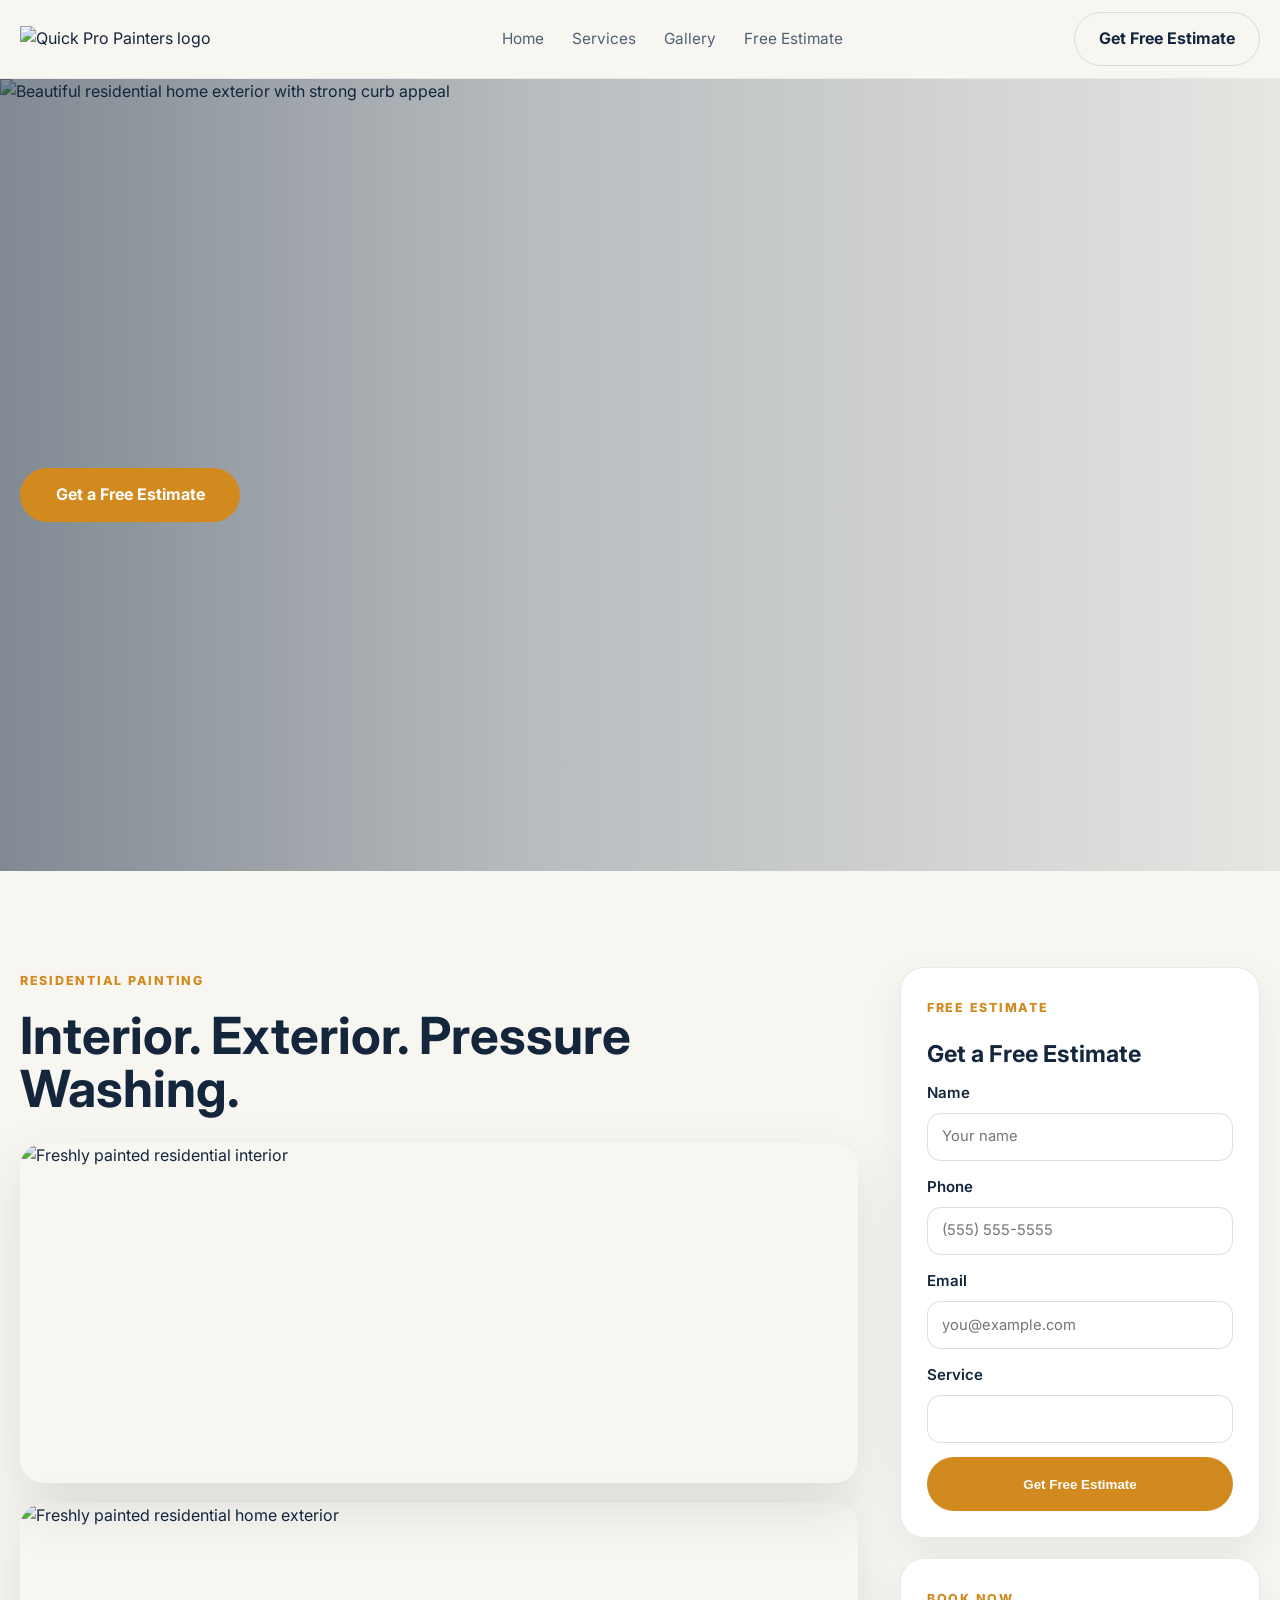
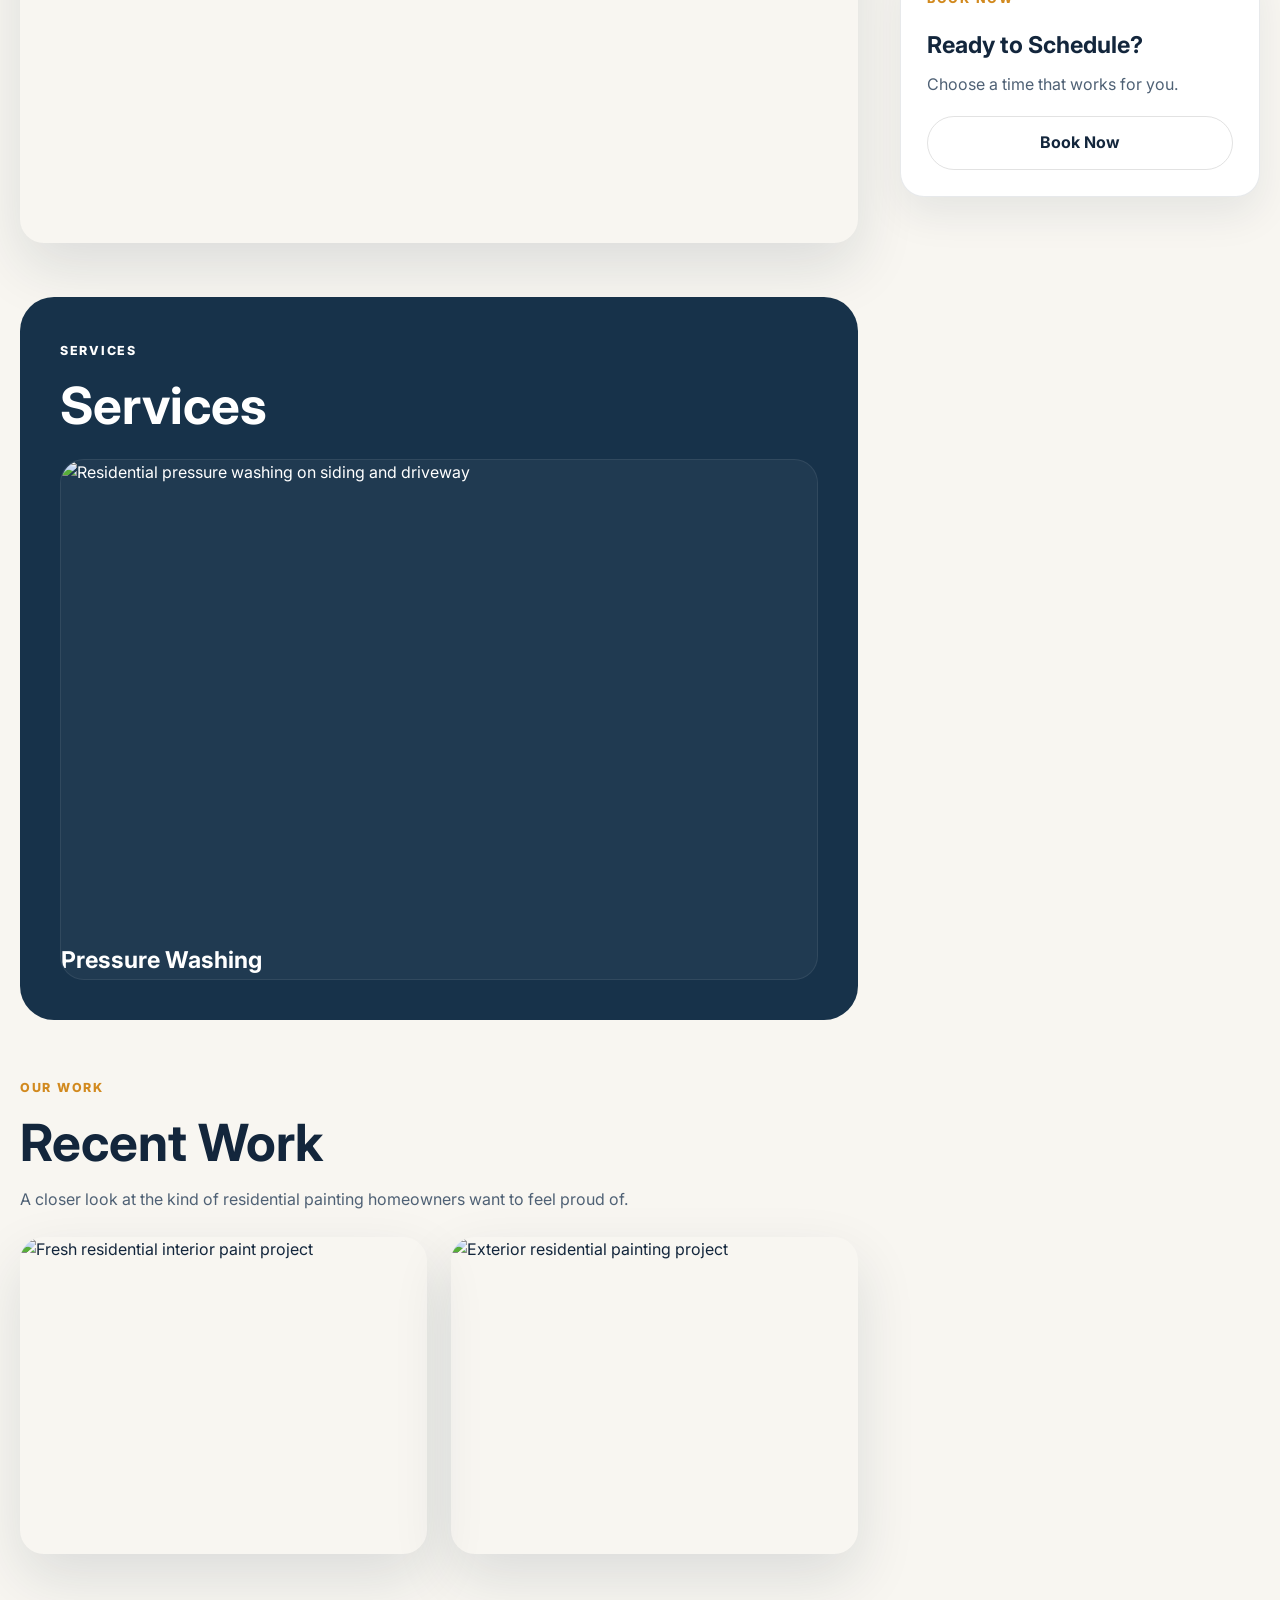
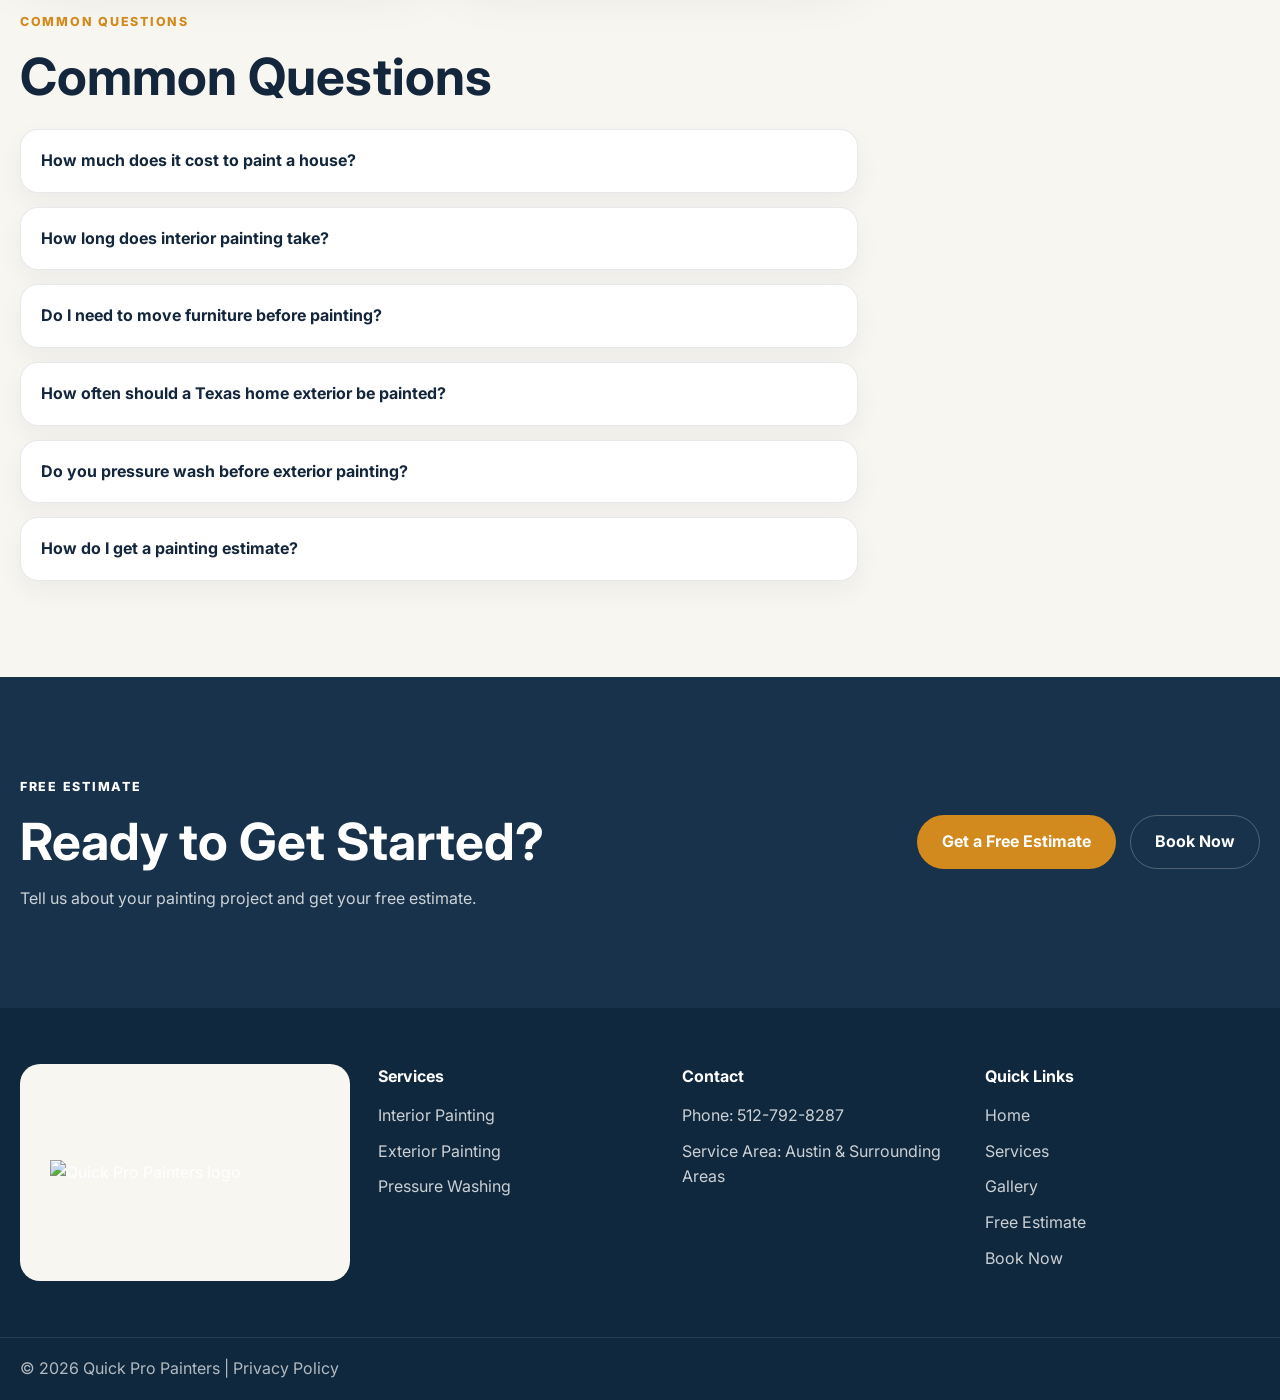
==== index.html @ a706a527 "Add files via upload" ====
<!DOCTYPE html>
<html lang="en">
  <head>
    <meta charset="UTF-8" />
    <meta name="viewport" content="width=device-width, initial-scale=1.0" />
    <title>Quick Pro Painters | Interior, Exterior & Pressure Washing</title>
    <meta
      name="description"
      content="Quick Pro Painters offers residential interior painting, exterior painting, and pressure washing with a simple free estimate form for homeowners."
    />
    <link rel="preconnect" href="https://fonts.googleapis.com" />
    <link rel="preconnect" href="https://fonts.gstatic.com" crossorigin />
    <link
      href="https://fonts.googleapis.com/css2?family=Inter:wght@400;500;600;700;800&display=swap"
      rel="stylesheet"
    />
    <style>
:root {
  --bg: #f8f6f1;
  --text: #13263c;
  --muted: #4f6175;
  --panel: #ffffff;
  --panel-dark: #17324a;
  --border: rgba(22, 22, 22, 0.08);
  --accent: #d28a1f;
  --accent-dark: #b97312;
  --container: 1320px;
  --radius: 24px;
  --shadow: 0 24px 60px rgba(19, 38, 60, 0.12);
}

* {
  box-sizing: border-box;
}

html {
  scroll-behavior: smooth;
}

body {
  margin: 0;
  font-family: 'Inter', sans-serif;
  color: var(--text);
  background: var(--bg);
  line-height: 1.6;
}

a {
  color: inherit;
  text-decoration: none;
}

img {
  display: block;
  width: 100%;
  object-fit: cover;
}

.container {
  width: min(calc(100% - 40px), var(--container));
  margin: 0 auto;
}

.site-header {
  position: sticky;
  top: 0;
  z-index: 30;
  background: rgba(248, 246, 241, 0.94);
  backdrop-filter: blur(12px);
  border-bottom: 1px solid rgba(22, 22, 22, 0.06);
}

.nav-wrap,
.footer-wrap {
  min-height: 78px;
  display: flex;
  align-items: center;
  justify-content: space-between;
  gap: 24px;
}

.brand {
  display:flex;
  align-items:center;
  gap:14px;
}

.brand-logo {
  width: 250px;
  height: auto;
  object-fit: contain;
  background: transparent;
  padding: 0;
  border-radius: 0;
  box-shadow: none;
}

.nav {
  display: flex;
  gap: 28px;
  color: var(--muted);
  font-size: 0.96rem;
  align-items: center;
}

.nav-dropdown {
  position: relative;
}

.nav-dropdown-toggle {
  background: transparent;
  border: 0;
  color: inherit;
  font: inherit;
  cursor: pointer;
  padding: 0;
}

.nav-dropdown-menu {
  position: absolute;
  top: calc(100% + 14px);
  left: 0;
  min-width: 220px;
  background: #ffffff;
  border: 1px solid var(--border);
  border-radius: 18px;
  box-shadow: var(--shadow);
  padding: 10px;
  display: none;
  z-index: 40;
}

.nav-dropdown.open .nav-dropdown-menu,
.nav-dropdown:hover .nav-dropdown-menu {
  display: grid;
}

.nav-dropdown-menu a {
  padding: 10px 12px;
  border-radius: 12px;
}

.nav-dropdown-menu a:hover {
  background: #f8f6f1;
}

.nav a:hover,
.nav-dropdown-toggle:hover,
.text-link:hover {
  color: var(--accent);
}

.hero {
  position: relative;
  min-height: 88vh;
  display: flex;
  align-items: center;
  overflow: hidden;
}

.hero-media,
.hero-overlay {
  position: absolute;
  inset: 0;
}

.hero-media img {
  height: 100%;
}

.hero-overlay {
  background: linear-gradient(90deg, rgba(19, 38, 60, 0.52) 0%, rgba(19, 38, 60, 0.28) 42%, rgba(19, 38, 60, 0.08) 100%);
}

.hero-content {
  position: relative;
  z-index: 2;
  padding: 128px 0 88px;
  color: #fff;
}

.eyebrow,
.section-tag {
  display: inline-block;
  margin-bottom: 18px;
  font-size: 0.78rem;
  font-weight: 800;
  letter-spacing: 0.14em;
  text-transform: uppercase;
}

.eyebrow {
  color: rgba(255, 255, 255, 0.74);
}

.section-tag {
  color: var(--accent);
}

h1,
h2,
h3,
p {
  margin: 0;
}

h1 {
  max-width: 8ch;
  font-size: clamp(3.2rem, 7.4vw, 6.4rem);
  line-height: 0.96;
  margin-bottom: 22px;
}

h2 {
  font-size: clamp(2rem, 4vw, 3.6rem);
  line-height: 1.04;
  margin-bottom: 18px;
}

h3 {
  font-size: 1.25rem;
  margin-bottom: 10px;
}

p {
  color: var(--muted);
}

.hero-text {
  max-width: 620px;
  color: rgba(255, 255, 255, 0.84);
  font-size: 1.08rem;
}

.hero .btn-primary {
  min-width: 220px;
}

.hero-actions {
  display: flex;
  flex-wrap: wrap;
  gap: 14px;
  margin-top: 30px;
}

.hero-actions-minimal {
  margin-top: 0;
  max-width: 260px;
}

.btn {
  display: inline-flex;
  align-items: center;
  justify-content: center;
  min-height: 54px;
  padding: 0 24px;
  border-radius: 999px;
  border: 1px solid transparent;
  font-weight: 700;
  transition: 0.2s ease;
}

.btn:hover {
  transform: translateY(-1px);
}

.btn-primary {
  background: var(--accent);
  color: #fff;
}

.btn-primary:hover {
  background: var(--accent-dark);
}

.btn-secondary,
.btn-outline {
  background: rgba(255, 255, 255, 0.08);
  border-color: rgba(255, 255, 255, 0.22);
  color: #fff;
}

.btn-outline {
  background: transparent;
  color: var(--text);
  border-color: rgba(22, 22, 22, 0.12);
}

.btn-outline:hover {
  color: var(--accent);
  border-color: var(--accent);
}

.section {
  padding: 96px 0;
}

.section-dark {
  background: #17324a;
  color: #fff;
}

.section-dark p,
.section-dark .service-feature-content span {
  color: rgba(255, 255, 255, 0.74);
}

.intro-grid,
.wide-grid,
.process-grid,
.estimate-grid {
  display: grid;
  grid--columns: 1fr 1fr;
  gap: 34px;
  align-items: center;
}

.intro-photo-stack {
  display: grid;
  grid--columns: 1fr 1fr;
  gap: 20px;
}

.intro-photo-stack img,
.image-panel img,
.service-feature img,
.gallery-grid img {
  border-radius: var(--radius);
  box-shadow: var(--shadow);
}

 .services-grid {
  display: grid;
  grid--columns: repeat(3, 1fr);
  gap: 24px;
  margin-top: 34px;
}

.service-feature {
  background: rgba(255, 255, 255, 0.04);
  border: 1px solid rgba(255, 255, 255, 0.08);
  border-radius: var(--radius);
  overflow: hidden;
}

.service-feature img {
  height: 460px;
  border-radius: 0;
  box-shadow: none;
}

 .service-feature-content {
  padding: 22px;
}

.service-feature-content span {
  display: inline-block;
  margin-top: 10px;
  font-weight: 700;
}

.image-band-section {
  background: #ede6dd;
}

.tall-panel img {
  min-height: 560px;
}

.image-copy {
  max-width: 520px;
}

.text-link {
  display: inline-block;
  margin-top: 20px;
  font-weight: 700;
}

.gallery-grid {
  margin-top: 34px;
  display: grid;
  grid--columns: repeat(3, 1fr);
  gap: 18px;
}

.gallery-grid img {
  aspect-ratio: 1 / 1;
}

.process-steps {
  display: grid;
  gap: 18px;
}

.process-steps article {
  background: var(--panel);
  border: 1px solid var(--border);
  border-radius: var(--radius);
  padding: 24px;
  box-shadow: var(--shadow);
}

.process-steps span {
  display: inline-block;
  margin-bottom: 14px;
  font-weight: 800;
  color: var(--accent);
}

 .estimate-section {
  color: #fff;
}

.estimate-grid {
  align-items: start;
}

.estimate-form {
  display: grid;
  grid--columns: 1fr 1fr;
  gap: 18px;
  background: rgba(255, 255, 255, 0.06);
  border: 1px solid rgba(255, 255, 255, 0.1);
  border-radius: var(--radius);
  padding: 28px;
}

label {
  display: grid;
  gap: 8px;
}

label span {
  font-size: 0.94rem;
  font-weight: 600;
}

input,
select,
textarea {
  width: 100%;
  border: 1px solid rgba(255, 255, 255, 0.12);
  border-radius: 16px;
  padding: 14px 16px;
  background: rgba(255, 255, 255, 0.06);
  color: #fff;
  font: inherit;
}

input::our work,
textarea::our work {
  color: rgba(255, 255, 255, 0.46);
}

.full-span {
  grid-column: 1 / -1;
}

.site-footer {
  background: #161210;
  color: rgba(255, 255, 255, 0.72);
}

.service-hero {
  padding: 110px 0 46px;
  background: #1c1714;
  color: #fff;
}

.service-hero-grid,
.service-layout,
.service-cta {
  display: grid;
  grid--columns: 1.05fr 0.95fr;
  gap: 32px;
  align-items: center;
}

.service-hero-photo img,
.service-photo img,
.service-detail-card,
.service-form-card {
  border-radius: var(--radius);
  box-shadow: var(--shadow);
}

.service-hero-photo img,
.service-photo img {
  min-height: 520px;
}

.service-layout {
  align-items: start;
}

.service-content-block,
.service-detail-card,
.service-form-card {
  background: var(--panel);
  border: 1px solid var(--border);
  border-radius: var(--radius);
  padding: 28px;
}

.service-stack {
  display: grid;
  gap: 18px;
}

.service-list {
  margin: 18px 0 0;
  padding-left: 20px;
  color: var(--muted);
  display: grid;
  gap: 8px;
}

.service-form-card {
  position: sticky;
  top: 100px;
}

.service-form-card h3 {
  margin-bottom: 8px;
}

.service-form-card p {
  margin-bottom: 18px;
}

.service-form {
  display: grid;
  gap: 14px;
}

.service-cta {
  padding: 34px;
  background: #ede6dd;
  border-radius: var(--radius);
}

@media (max-width: 1024px) {
  .services-grid,
  .gallery-grid,
  .service-hero-grid,
  .service-layout,
  .service-cta {
    grid--columns: 1fr;
  }

  .service-form-card {
    position: static;
  }
}

@media (max-width: 860px) {
  .nav {
    display: none;
  }

  .nav-dropdown-menu {
    position: static;
    min-width: 100%;
    margin-top: 12px;
  }

  .intro-grid,
  .wide-grid,
  .process-grid,
  .estimate-grid,
  .intro-photo-stack,
  .estimate-form {
    grid--columns: 1fr;
  }

  .gallery-grid,
   .services-grid {
    grid--columns: 1fr;
  }

  .hero {
    min-height: auto;
  }

  .hero-content {
    padding: 120px 0 72px;
  }

  h1 {
    max-width: 12ch;
  }
}

@media (max-width: 640px) {
  .section {
    padding: 72px 0;
  }

  .container {
    width: min(calc(100% - 28px), var(--container));
  }

  .hero-actions,
  .nav-wrap,
  .footer-wrap {
    flex-direction: column;
    align-items: flex-start;
  }

  .btn,
  .btn-outline,
  .btn-secondary,
  .btn-primary {
    width: 100%;
  }
}


.intro-grid { align-items: end; }
.intro-grid > div:first-child { max-width: 520px; }
.service-feature-content { padding: 22px 0 0; }
.service-feature-content h3 { font-size: 1.45rem; margin-bottom: 0; color: #fff; }
.service-feature-content p, .service-feature-content span { display:none; }
.services-grid { gap: 28px; }
.service-feature img { aspect-ratio: 1 / 1.08; border-radius: 22px; }
.image-band-section .wide-grid { grid-template-columns: 1.15fr 0.85fr; align-items: center; }
.image-copy { max-width: 430px; }
.estimate-section { background: #f2eee6; }
.estimate-grid { align-items: start; }
.estimate-form { background: #fff; border: 1px solid rgba(19,38,60,0.10); box-shadow: 0 18px 40px rgba(19,38,60,0.08); }
.estimate-form input, .estimate-form select, .estimate-form textarea { background: #fff; border: 1px solid rgba(19,38,60,0.14); }
@media (max-width: 640px) { .brand-logo { width: 140px; } }


.lower-layout { display:grid; grid-template-columns: minmax(0, 1fr) minmax(360px, 0.42fr); gap: 42px; align-items:start; }
.main-column { display:grid; gap: 54px; }
.sidebar-column { display:grid; gap: 20px; position: sticky; top: 108px; }
.info-block { background: transparent; }
.intro-block, .work-block, .faq-block { padding: 0; }
.intro-photo-large { margin-top: 28px; }
.intro-photo-large img { min-height: 340px; }
.services-block { background: #17324a; color:#fff; border-radius: 34px; padding: 40px; width: 100%; margin: 0; overflow: hidden; }
.services-block .section-tag, .services-block h2 { color:#fff; }
.single-service-feature { display:block; margin-top: 26px; }
.sidebar-box { background:#fff; border:1px solid rgba(19,38,60,0.10); border-radius:24px; padding:26px; box-shadow: 0 18px 40px rgba(19,38,60,0.08); }
.compact-form { display:grid; gap: 14px; }
.compact-form label { display:grid; gap:8px; font-size:0.92rem; color: var(--text); }
.compact-form input, .compact-form select { min-height: 48px; border-radius: 14px; border:1px solid rgba(19,38,60,0.14); padding: 0 14px; font: inherit; }
.sidebar-box h3 { margin-bottom: 8px; font-size: 1.45rem; color: var(--text); }
.book-box p { margin-bottom: 18px; }
.sidebar-book-btn { width:100%; }
.gallery-grid { display:grid; grid-template-columns: 1fr 1fr; gap: 24px; margin-top: 24px; }
.gallery-grid img { aspect-ratio: 1 / 0.78; border-radius: var(--radius); box-shadow: var(--shadow); }
.faq-list { display:grid; gap: 14px; margin-top: 26px; }
.faq-list details { background:#fff; border:1px solid rgba(19,38,60,0.10); border-radius:18px; padding: 18px 20px; box-shadow: 0 10px 24px rgba(19,38,60,0.05); }
.faq-list summary { cursor:pointer; list-style:none; font-weight:700; color: var(--text); }
.faq-list summary::-webkit-details-marker { display:none; }
.faq-list p { margin-top: 10px; }
.final-cta-band { background:#17324a; color:#fff; }
.final-cta-band .section-tag, .final-cta-band h2, .final-cta-band p { color:#fff; }
.final-cta-wrap { display:flex; align-items:center; justify-content:space-between; gap: 30px; }
.final-cta-wrap p { color: rgba(255,255,255,0.78); max-width: 560px; }
.final-cta-actions { display:flex; gap:14px; flex-wrap:wrap; }
.final-outline { color:#fff; border-color: rgba(255,255,255,0.24); }
.footer-deep { background:#10283d; color:#fff; }
.footer-grid { display:grid; grid-template-columns: 1.2fr 1fr 1fr 1fr; gap: 28px; padding: 56px 0; }
.footer-grid h4 { margin:0 0 14px; font-size: 1rem; }
.footer-grid a, .footer-grid p { display:block; color: rgba(255,255,255,0.78); margin: 0 0 10px; }
.footer-brand-block { display:inline-flex; align-items:center; justify-content:center; background:#f8f6f1; padding:16px 18px; border-radius:20px; }
.footer-logo { width: 270px; max-width: 100%; height:auto; object-fit: contain; }
.footer-bottom-bar { border-top:1px solid rgba(255,255,255,0.10); }
.footer-bottom-wrap { padding: 18px 0; color: rgba(255,255,255,0.68); }
@media (max-width: 1024px) { .lower-layout { grid-template-columns: 1fr; } .sidebar-column { position: static; grid-template-columns: 1fr; } .final-cta-wrap { flex-direction: column; align-items:flex-start; } .footer-grid { grid-template-columns: 1fr 1fr; } }
@media (max-width: 640px) { .gallery-grid, .intro-photo-stack { grid-template-columns: 1fr; } .services-block { padding: 24px; } .footer-grid { grid-template-columns: 1fr; } .brand-logo { width: 170px; } }

</style>
  </head>
  <body>
    <header class="site-header">
      <div class="container nav-wrap">
        <a class="brand" href="index.html"><img class="brand-logo" src="https://api.agenticdeploy.ai/storage/v1/object/public/agent-media/846d94c2-4e60-4faa-b935-4b03a863fcbd/13fc2c74-97d4-4a7e-880e-097394ef5674-ChatGPT_Image_Aug_8__2026__03_35_34_PM.png" alt="Quick Pro Painters logo" /></a>
        <nav class="nav">
          <a href="index.html">Home</a>
          <div class="nav-dropdown">
            <button class="nav-dropdown-toggle" type="button" aria-expanded="false">Services</button>
            <div class="nav-dropdown-menu">
              <a href="service-interior.html">Interior Painting</a>
              <a href="service-exterior.html">Exterior Painting</a>
              <a href="service-power-washing.html">Power Washing</a>
            </div>
          </div>
          <a href="gallery.html">Gallery</a>
          <a href="#estimate">Free Estimate</a>
        </nav>
        <a class="btn btn-outline" href="#estimate">Get Free Estimate</a>
      </div>
    </header>

    <main>
      <section class="hero">
        <div class="hero-media">
          <img
            src="https://api.agenticdeploy.ai/storage/v1/object/public/agent-media/846d94c2-4e60-4faa-b935-4b03a863fcbd/2026-08/9bd46d9f-e500-4fba-bd44-f74cae732d28-premium-local-residential-painting-contractor.png"
            alt="Beautiful residential home exterior with strong curb appeal"
          />
          <div class="hero-overlay"></div>
        </div>
        <div class="container hero-content">
              
          <div class="hero-actions hero-actions-minimal">
            <a class="btn btn-primary" href="#estimate">Get a Free Estimate</a>
          </div>
        </div>
      </section>

      <section class="section intro-section">
        <div class="container lower-layout">
          <div class="main-column">
            <section class="info-block intro-block">
              <div class="section-tag">Residential Painting</div>
              <h2>Interior. Exterior. Pressure Washing.</h2>
              <div class="intro-photo-stack intro-photo-large">
                <img
                  src="https://api.agenticdeploy.ai/storage/v1/object/public/agent-media/846d94c2-4e60-4faa-b935-4b03a863fcbd/2026-08/62a1011d-1dff-4663-ae58-d008d4a78410-polished-professional-residential-interior-paint.png"
                  alt="Freshly painted residential interior"
                />
                <img
                  src="https://api.agenticdeploy.ai/storage/v1/object/public/agent-media/846d94c2-4e60-4faa-b935-4b03a863fcbd/2026-08/d86943a7-b9fe-4c3f-be99-53a87c619a80-professional-wide-exterior-residential-home.png"
                  alt="Freshly painted residential home exterior"
                />
              </div>
            </section>

            <section class="info-block services-block" id="services">
              <div class="section-tag">Services</div>
              <h2>Services</h2>
              <a class="service-feature single-service-feature" href="service-power-washing.html">
                <img
                  src="https://api.agenticdeploy.ai/storage/v1/object/public/agent-media/846d94c2-4e60-4faa-b935-4b03a863fcbd/2026-08/88f0ae3c-f7af-4827-a4ae-4524fef50660-polished-professional-residential-power-washing.png"
                  alt="Residential pressure washing on siding and driveway"
                />
                <div class="service-feature-content"><h3>Pressure Washing</h3></div>
              </a>
            </section>

            <section class="info-block work-block">
              <div class="section-tag">Our Work</div>
              <h2>Recent Work</h2><p class="work-intro">A closer look at the kind of residential painting homeowners want to feel proud of.</p>
              <div class="gallery-grid">
                <img src="https://api.agenticdeploy.ai/storage/v1/object/public/agent-media/846d94c2-4e60-4faa-b935-4b03a863fcbd/2026-08/27f45121-5358-42ea-a6db-22c89b069e93-premium-local-residential-gallery-interior.png" alt="Fresh residential interior paint project" />
                <img src="https://api.agenticdeploy.ai/storage/v1/object/public/agent-media/846d94c2-4e60-4faa-b935-4b03a863fcbd/2026-08/d86943a7-b9fe-4c3f-be99-53a87c619a80-professional-wide-exterior-residential-home.png" alt="Exterior residential painting project" />
              </div>
            </section>

            <section class="info-block faq-block">
              <div class="section-tag">Common Questions</div>
              <h2>Common Questions</h2>
              <div class="faq-list">
                <details><summary>How much does it cost to paint a house?</summary><p>Pricing depends on the size of the home, surface condition, and the scope of work. The fastest way to get accurate pricing is to request a painting estimate for your specific project.</p></details>
                <details><summary>How long does interior painting take?</summary><p>It depends on how many rooms are being painted and how much prep is needed. Small projects can move quickly, while larger interior jobs may take several days.</p></details>
                <details><summary>Do I need to move furniture before painting?</summary><p>Clearing smaller items and valuables ahead of time helps the project move more smoothly. Larger furniture is usually easiest to discuss during the estimate.</p></details>
                <details><summary>How often should a Texas home exterior be painted?</summary><p>That depends on sun exposure, weather, and the condition of the current finish. A fresh estimate is the best way to evaluate whether the exterior needs attention now.</p></details>
                <details><summary>Do you pressure wash before exterior painting?</summary><p>Exterior surfaces often need to be cleaned before prep and paint begin. The right approach depends on the surface and the condition of the home.</p></details>
                <details><summary>How do I get a painting estimate?</summary><p>Use the estimate form, choose the service you need, and send your contact details. That makes it easy to review the project and follow up with the next step.</p></details>
              </div>
            </section>
          </div>

          <aside class="sidebar-column">
            <div class="sidebar-box estimate-box" id="estimate">
              <div class="section-tag">Free Estimate</div>
              <h3>Get a Free Estimate</h3>
              <form class="compact-form" id="estimate-form" method="POST" novalidate>
                <label><span>Name</span><input type="text" name="name" placeholder="Your name" required /></label>
                <label><span>Phone</span><input type="tel" name="phone" placeholder="(555) 555-5555" required /></label>
                <label><span>Email</span><input type="email" name="email" placeholder="you@example.com" /></label>
                <label><span>Service</span><select name="service" required><option value="Interior Painting">Interior Painting</option><option value="Exterior Painting">Exterior Painting</option><option value="Pressure Washing">Pressure Washing</option></select></label>
                <div class="form-message" id="estimate-form-message" aria-live="polite" style="display:none;margin-top:10px;font-size:14px;"></div>
                <button class="btn btn-primary" type="submit">Get Free Estimate</button>
              </form>
            </div>

            <div class="sidebar-box book-box">
              <div class="section-tag">Book Now</div>
              <h3>Ready to Schedule?</h3>
              <p>Choose a time that works for you.</p>
              <a class="btn btn-outline sidebar-book-btn" href="#">Book Now</a>
            </div>
          </aside>
        </div>
      </section>

      <section class="section final-cta-band">
        <div class="container final-cta-wrap">
          <div>
            <div class="section-tag">Free Estimate</div>
            <h2>Ready to Get Started?</h2>
            <p>Tell us about your painting project and get your free estimate.</p>
          </div>
          <div class="final-cta-actions">
            <a class="btn btn-primary" href="#estimate">Get a Free Estimate</a>
            <a class="btn btn-outline final-outline" href="#">Book Now</a>
          </div>
        </div>
      </section>
<footer class="site-footer footer-deep">
      <div class="container footer-grid">
        <div class="footer-brand-block">
          <img class="footer-logo" src="https://api.agenticdeploy.ai/storage/v1/object/public/agent-media/846d94c2-4e60-4faa-b935-4b03a863fcbd/13fc2c74-97d4-4a7e-880e-097394ef5674-ChatGPT_Image_Aug_8__2026__03_35_34_PM.png" alt="Quick Pro Painters logo" />
        </div>
        <div>
          <h4>Services</h4>
          <a href="service-interior.html">Interior Painting</a>
          <a href="service-exterior.html">Exterior Painting</a>
          <a href="service-power-washing.html">Pressure Washing</a>
        </div>
        <div>
          <h4>Contact</h4>
          <p>Phone: 512-792-8287</p>
          
          <p>Service Area: Austin &amp; Surrounding Areas</p>
        </div>
        <div>
          <h4>Quick Links</h4>
          <a href="index.html">Home</a>
          <a href="#services">Services</a>
          <a href="gallery.html">Gallery</a>
          <a href="#estimate">Free Estimate</a>
          <a href="#">Book Now</a>
        </div>
      </div>
      <div class="footer-bottom-bar">
        <div class="container footer-bottom-wrap">© 2026 Quick Pro Painters | Privacy Policy</div>
      </div>
    </footer>

    <script>
      document.querySelectorAll('.nav-dropdown-toggle').forEach(function (btn) {
        btn.addEventListener('click', function () {
          var expanded = btn.getAttribute('aria-expanded') === 'true';
          btn.setAttribute('aria-expanded', expanded ? 'false' : 'true');
          btn.parentElement.classList.toggle('open');
        });
      });
      document.addEventListener('click', function (e) {
        document.querySelectorAll('.nav-dropdown').forEach(function (drop) {
          if (!drop.contains(e.target)) {
            drop.classList.remove('open');
            var btn = drop.querySelector('.nav-dropdown-toggle');
            if (btn) btn.setAttribute('aria-expanded', 'false');
          }
        });
      });
    </script>
  <script>
(function(){
  const form = document.getElementById('estimate-form');
  if (!form) return;
  const message = document.getElementById('estimate-form-message');
  const button = form.querySelector('button[type="submit"]');
  let lastSubmitAt = 0;
  function showMessage(text, ok){
    message.textContent = text;
    message.style.display = 'block';
    message.style.color = ok ? '#d7f5dd' : '#ffd7d7';
  }
  function clearMessage(){
    message.textContent = '';
    message.style.display = 'none';
  }
  form.addEventListener('submit', async function(e){
    e.preventDefault();
    clearMessage();
    const now = Date.now();
    if (now - lastSubmitAt < 8000) {
      showMessage('Please wait a few seconds before sending again.', false);
      return;
    }
    const fd = new FormData(form);
    const name = (fd.get('name') || '').toString().trim();
    const phone = (fd.get('phone') || '').toString().trim();
    const email = (fd.get('email') || '').toString().trim();
    const service = (fd.get('service') || '').toString().trim();
    if (!name || !phone || !service) {
      showMessage('Please complete name, phone, and service.', false);
      return;
    }
    if (email) {
      const emailOk = /^[^\s@]+@[^\s@]+\.[^\s@]+$/.test(email);
      if (!emailOk) {
        showMessage('Please enter a valid email address.', false);
        return;
      }
    }
    lastSubmitAt = now;
    button.disabled = true;
    const original = button.textContent;
    button.textContent = 'Sending...';
    try {
      const res = await fetch('/api/estimate', {
        method: 'POST',
        headers: { 'Content-Type': 'application/json' },
        body: JSON.stringify({ name, phone, email, service, source: 'Quick Pro Painters Website' })
      });
      if (!res.ok) throw new Error('submit_failed');
      form.reset();
      showMessage('Thank you! We received your request. Quick Pro Painters will contact you soon.', true);
    } catch (err) {
      showMessage('Something went wrong. Please try again.', false);
    } finally {
      button.disabled = false;
      button.textContent = original;
    }
  });
})();
</script>
</body>
</html>
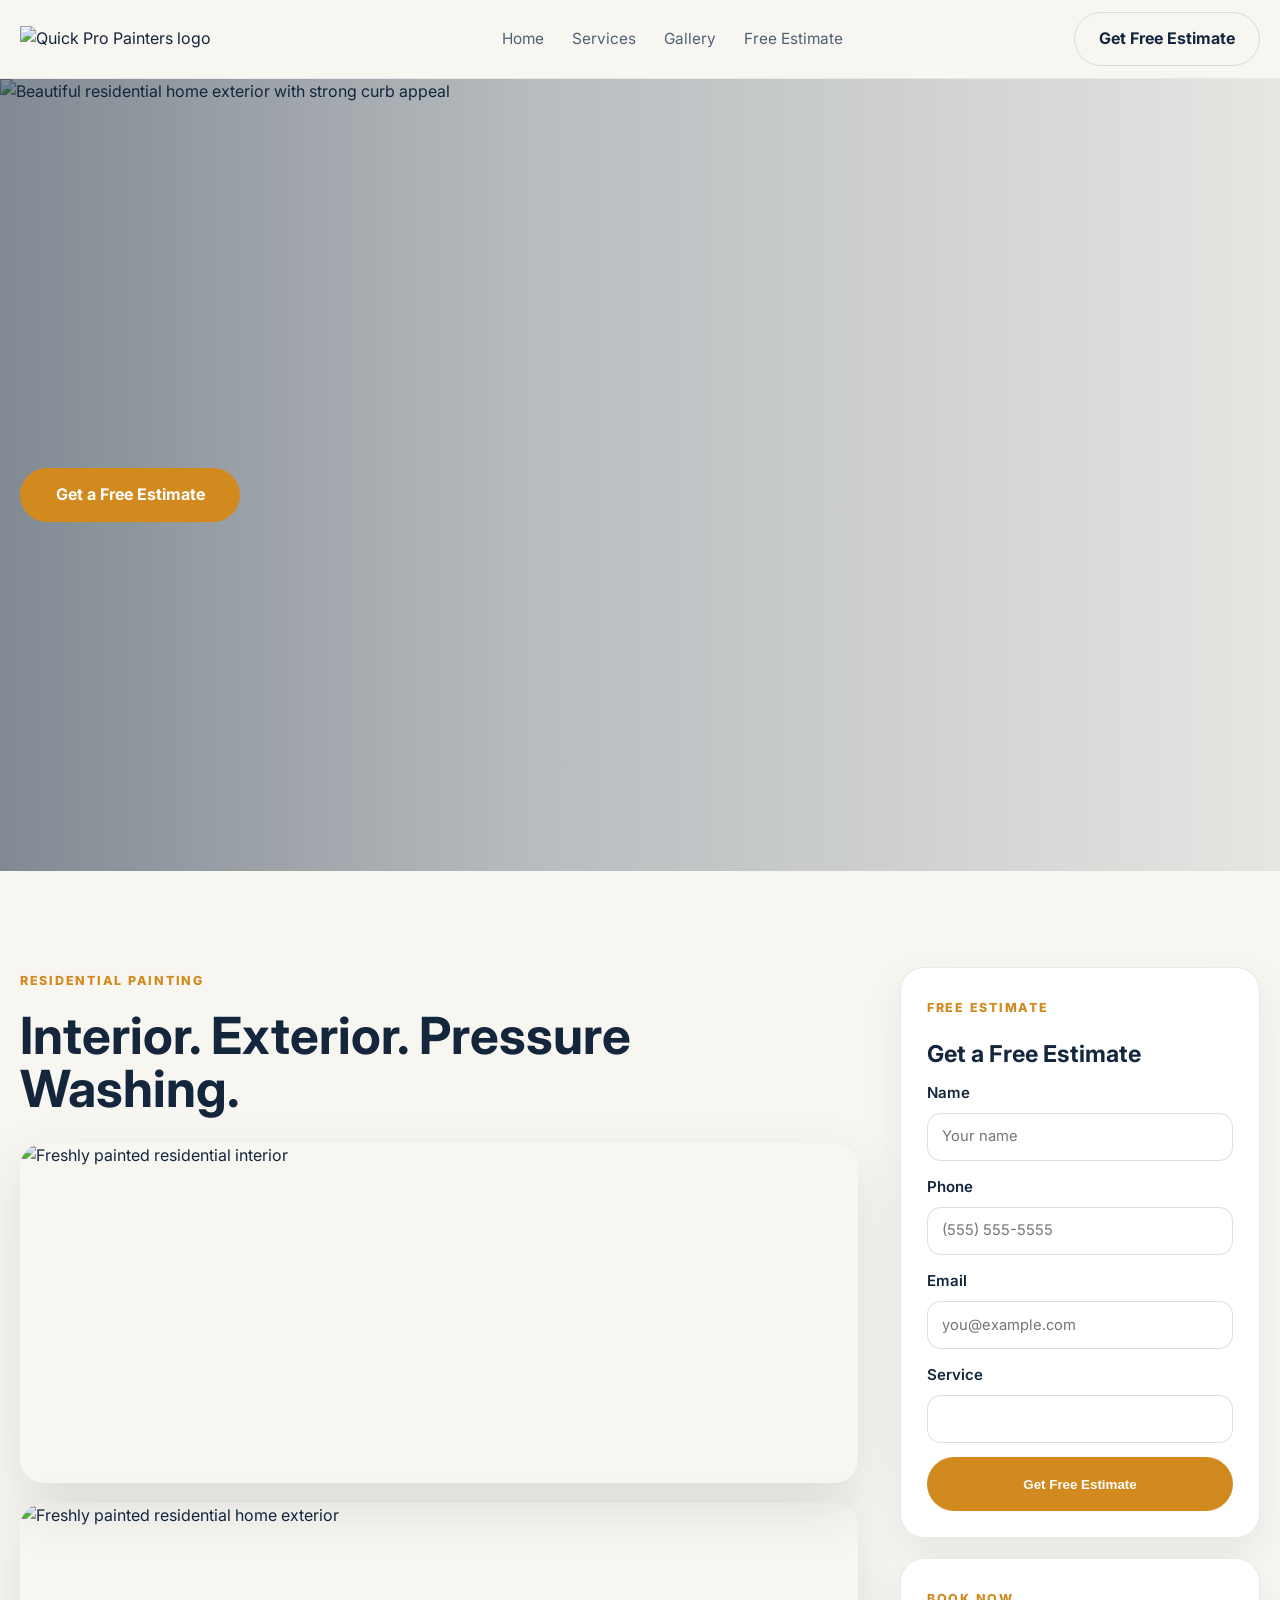
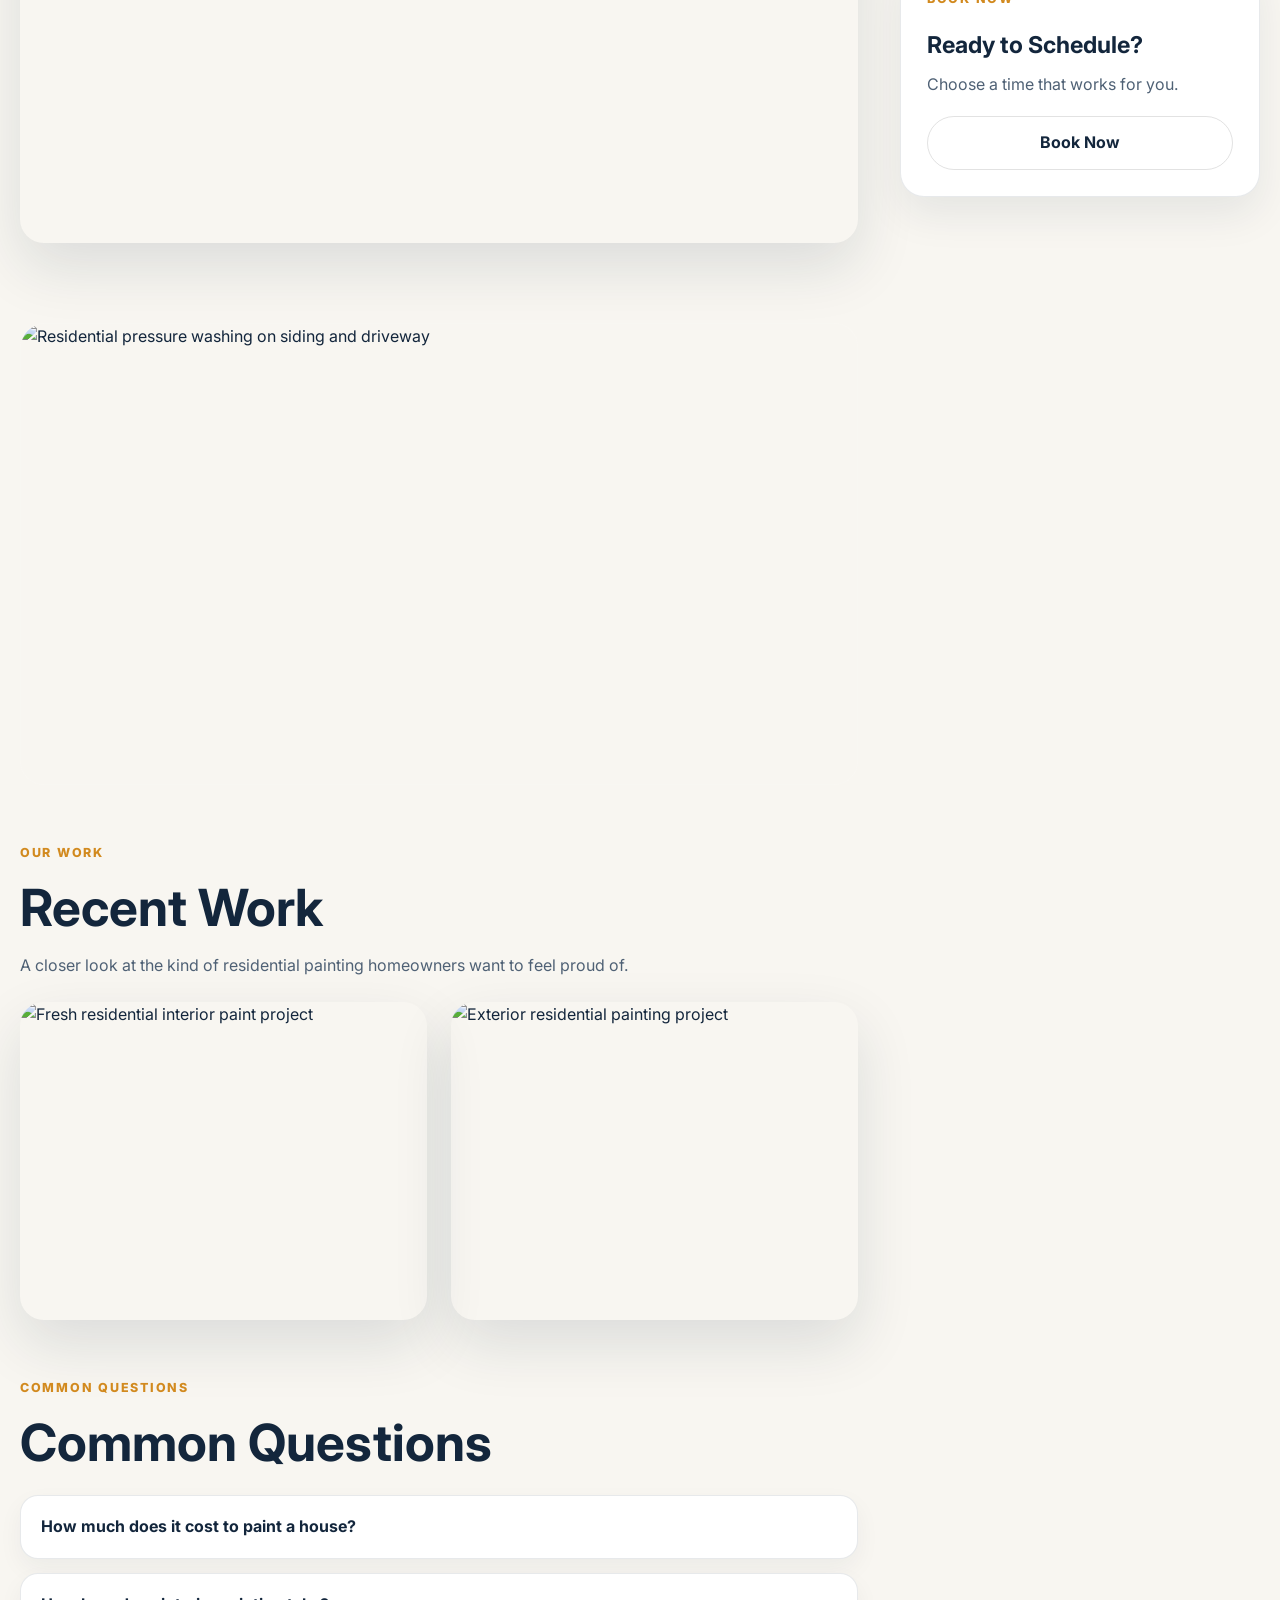
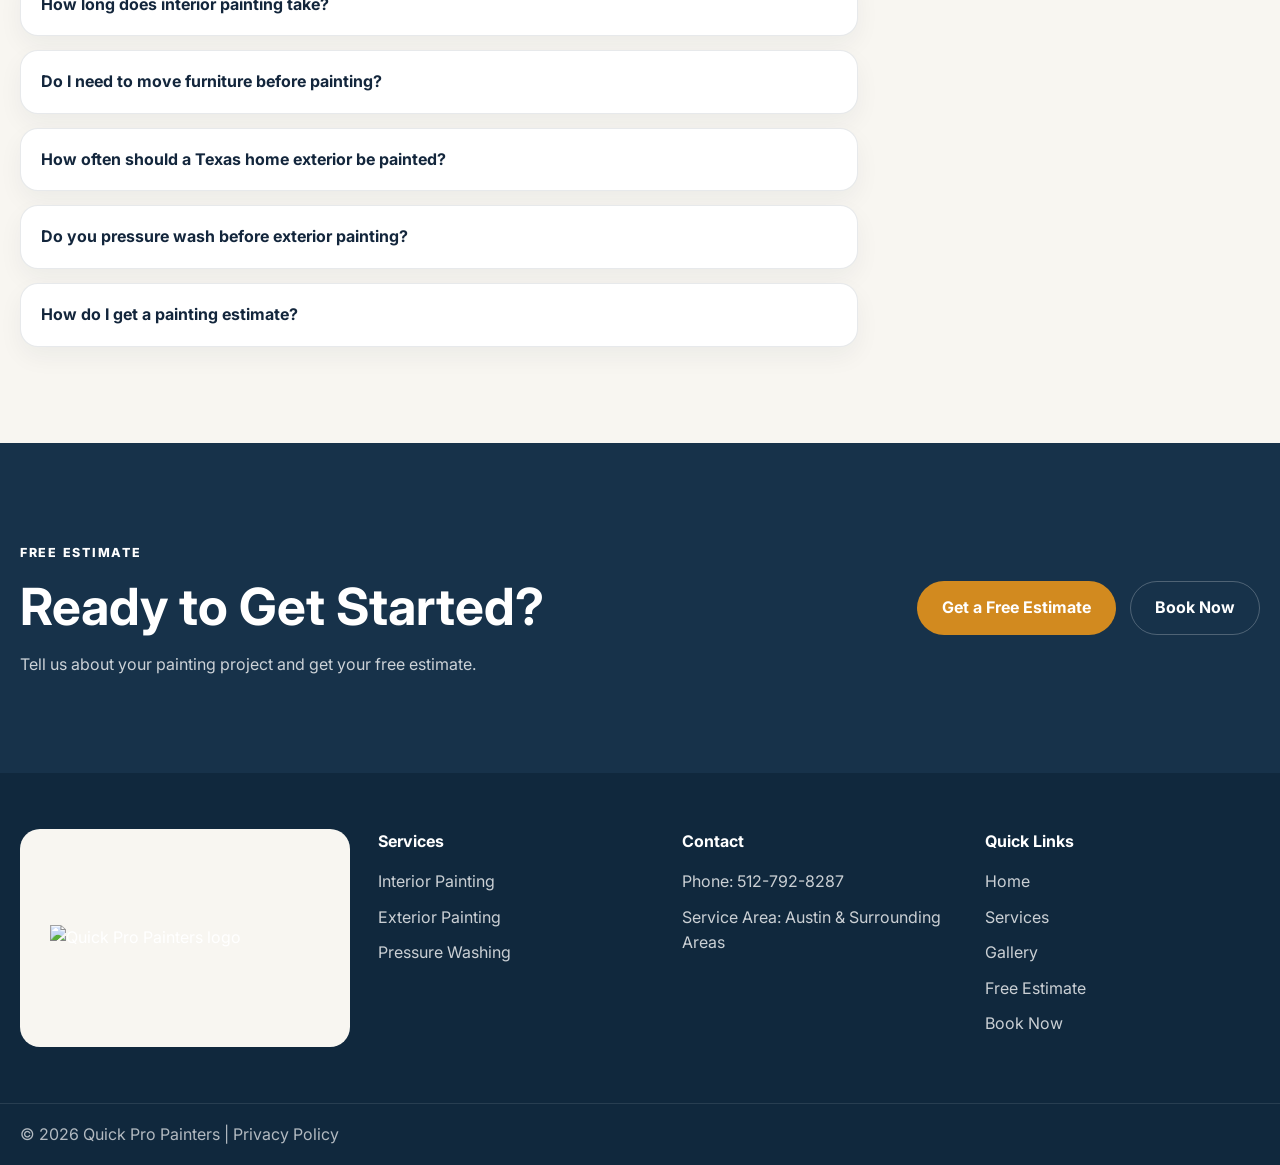
==== commit 6d73e95a: "Add files via upload" ====
--- a/index.html
+++ b/index.html
@@ -732,15 +732,12 @@
               </div>
             </section>
 
-            <section class="info-block services-block" id="services">
-              <div class="section-tag">Services</div>
-              <h2>Services</h2>
+            <section class="info-block" id="services">
               <a class="service-feature single-service-feature" href="service-power-washing.html">
                 <img
                   src="https://api.agenticdeploy.ai/storage/v1/object/public/agent-media/846d94c2-4e60-4faa-b935-4b03a863fcbd/2026-08/88f0ae3c-f7af-4827-a4ae-4524fef50660-polished-professional-residential-power-washing.png"
                   alt="Residential pressure washing on siding and driveway"
                 />
-                <div class="service-feature-content"><h3>Pressure Washing</h3></div>
               </a>
             </section>
 
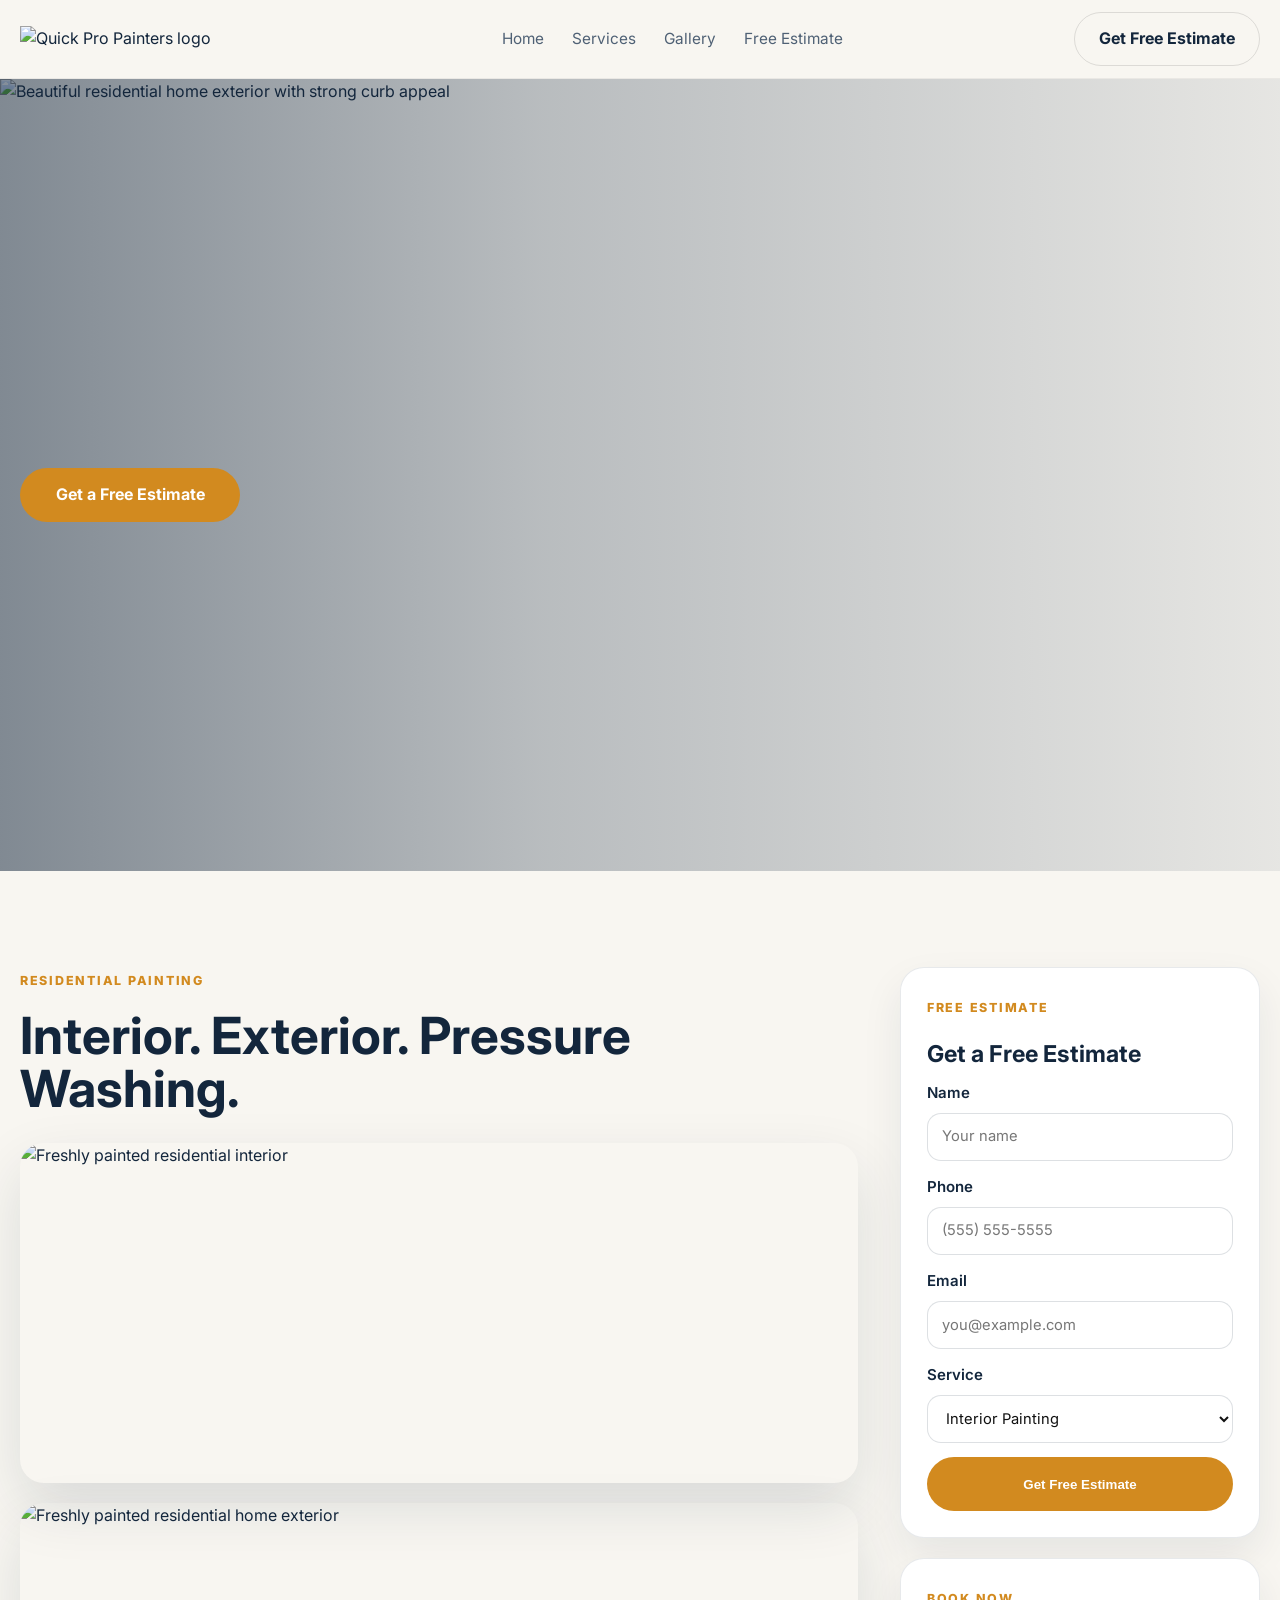
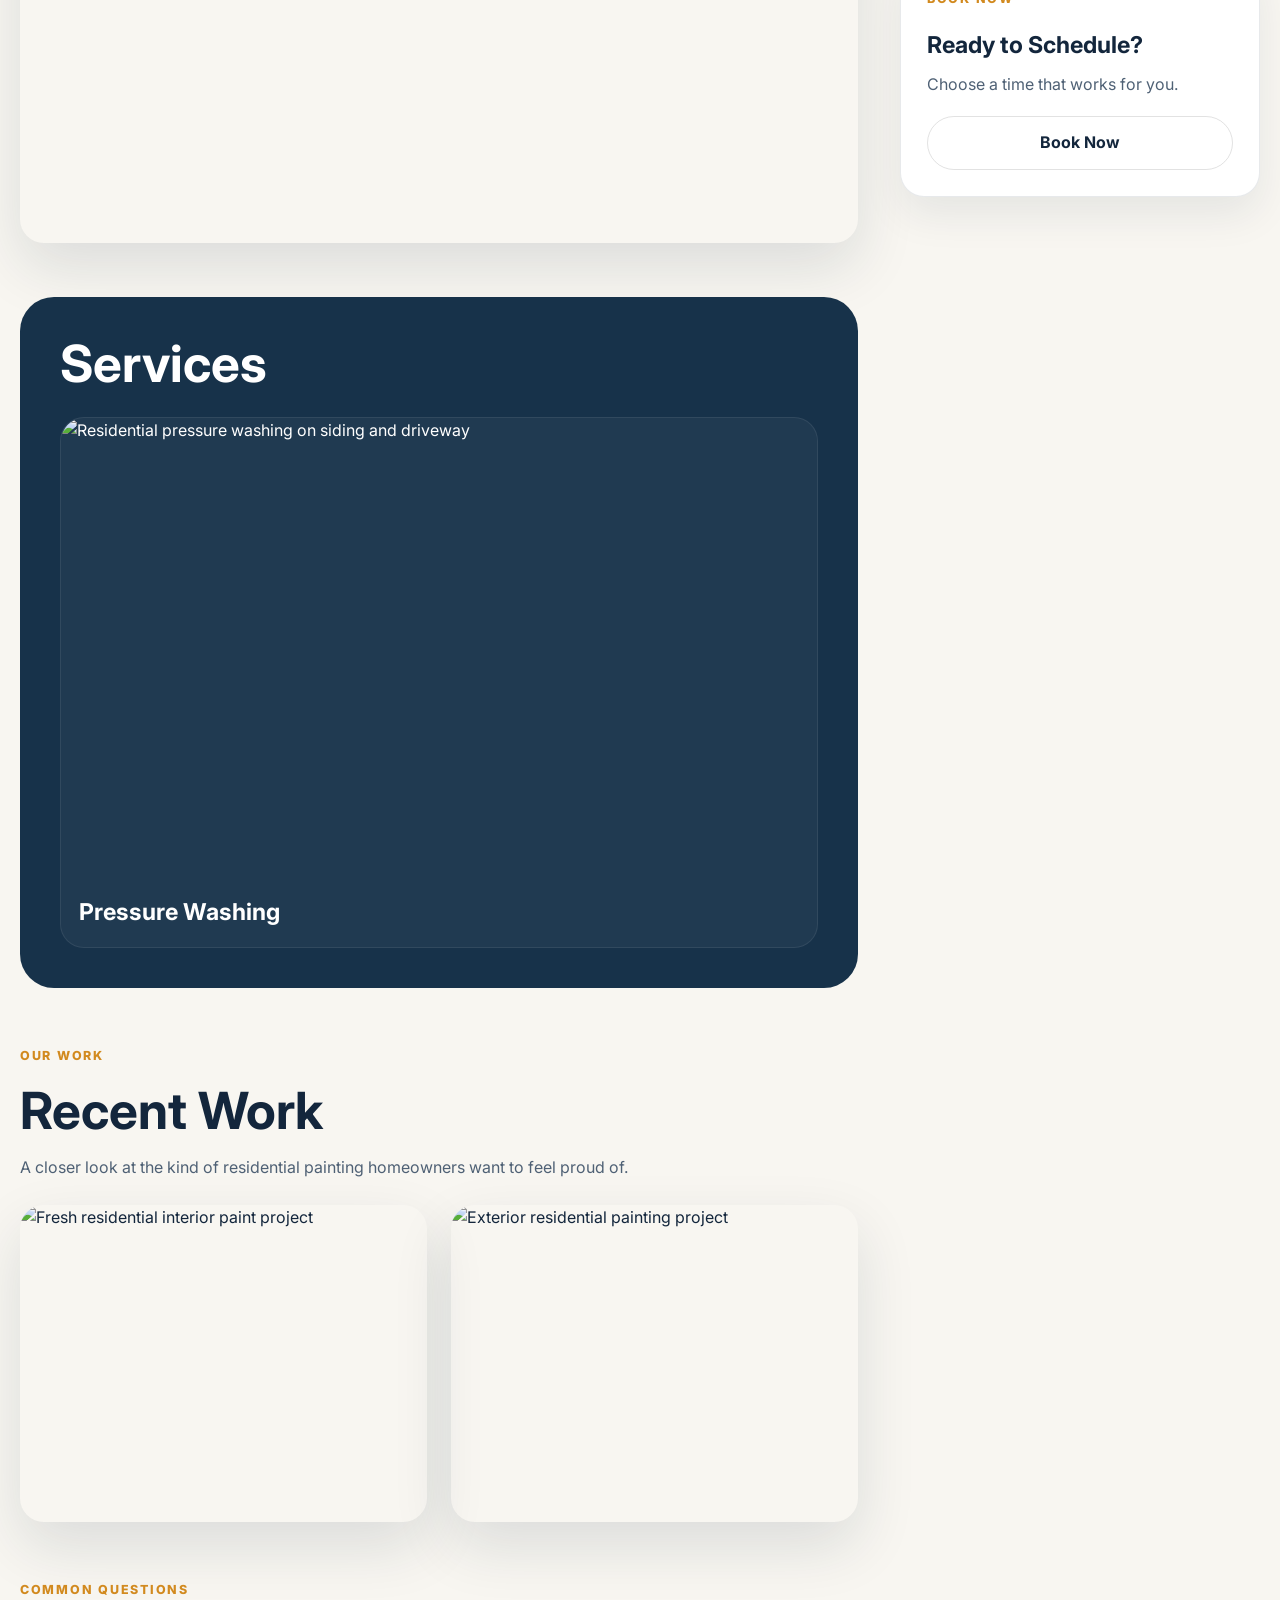
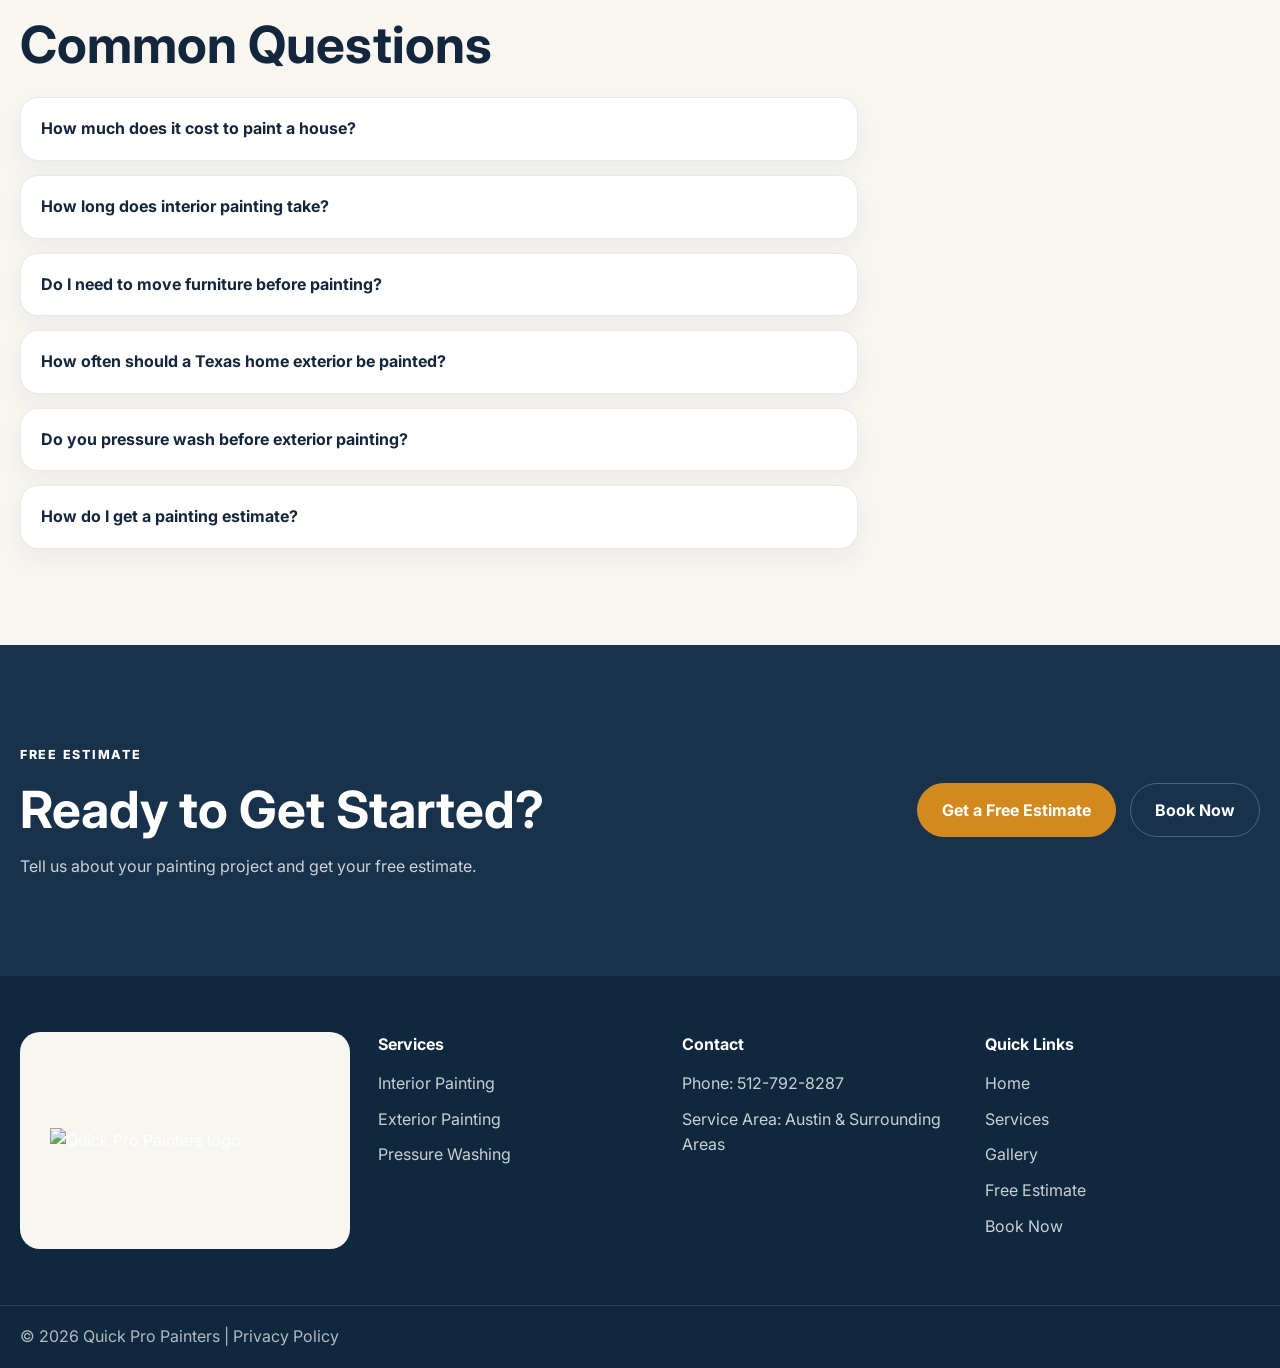
==== commit c50b284b: "Add files via upload" ====
--- a/index.html
+++ b/index.html
@@ -444,13 +444,14 @@
   border-radius: 16px;
   padding: 14px 16px;
   background: rgba(255, 255, 255, 0.06);
-  color: #fff;
+  color: #111;
   font: inherit;
 }
 
-input::our work,
-textarea::our work {
-  color: rgba(255, 255, 255, 0.46);
+input::placeholder,
+select::placeholder,
+textarea::placeholder {
+  color: #777;
 }
 
 .full-span {
@@ -619,7 +620,7 @@
 
 .intro-grid { align-items: end; }
 .intro-grid > div:first-child { max-width: 520px; }
-.service-feature-content { padding: 22px 0 0; }
+.service-feature-content { padding: 16px 18px; }
 .service-feature-content h3 { font-size: 1.45rem; margin-bottom: 0; color: #fff; }
 .service-feature-content p, .service-feature-content span { display:none; }
 .services-grid { gap: 28px; }
@@ -732,12 +733,14 @@
               </div>
             </section>
 
-            <section class="info-block" id="services">
+            <section class="info-block services-block" id="services">
+              <h2>Services</h2>
               <a class="service-feature single-service-feature" href="service-power-washing.html">
                 <img
                   src="https://api.agenticdeploy.ai/storage/v1/object/public/agent-media/846d94c2-4e60-4faa-b935-4b03a863fcbd/2026-08/88f0ae3c-f7af-4827-a4ae-4524fef50660-polished-professional-residential-power-washing.png"
                   alt="Residential pressure washing on siding and driveway"
                 />
+                <div class="service-feature-content"><h3>Pressure Washing</h3></div>
               </a>
             </section>
 
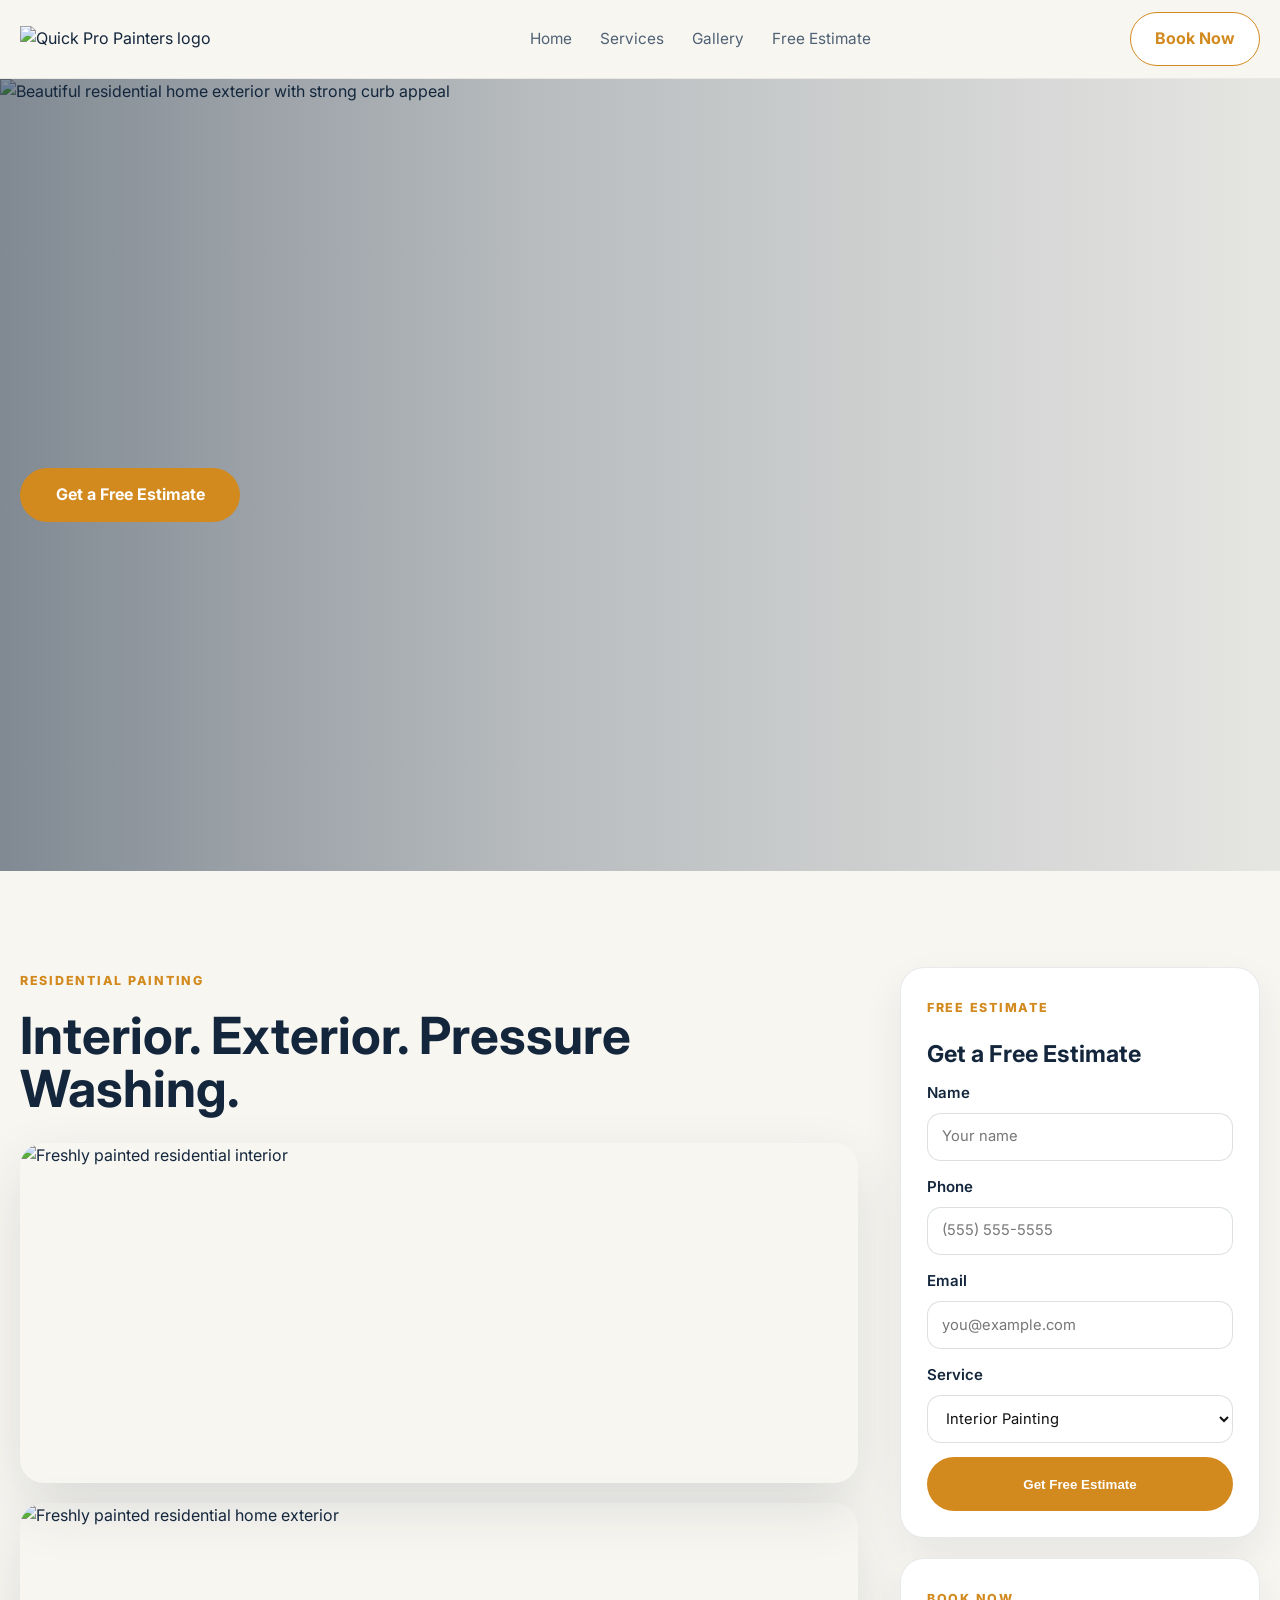
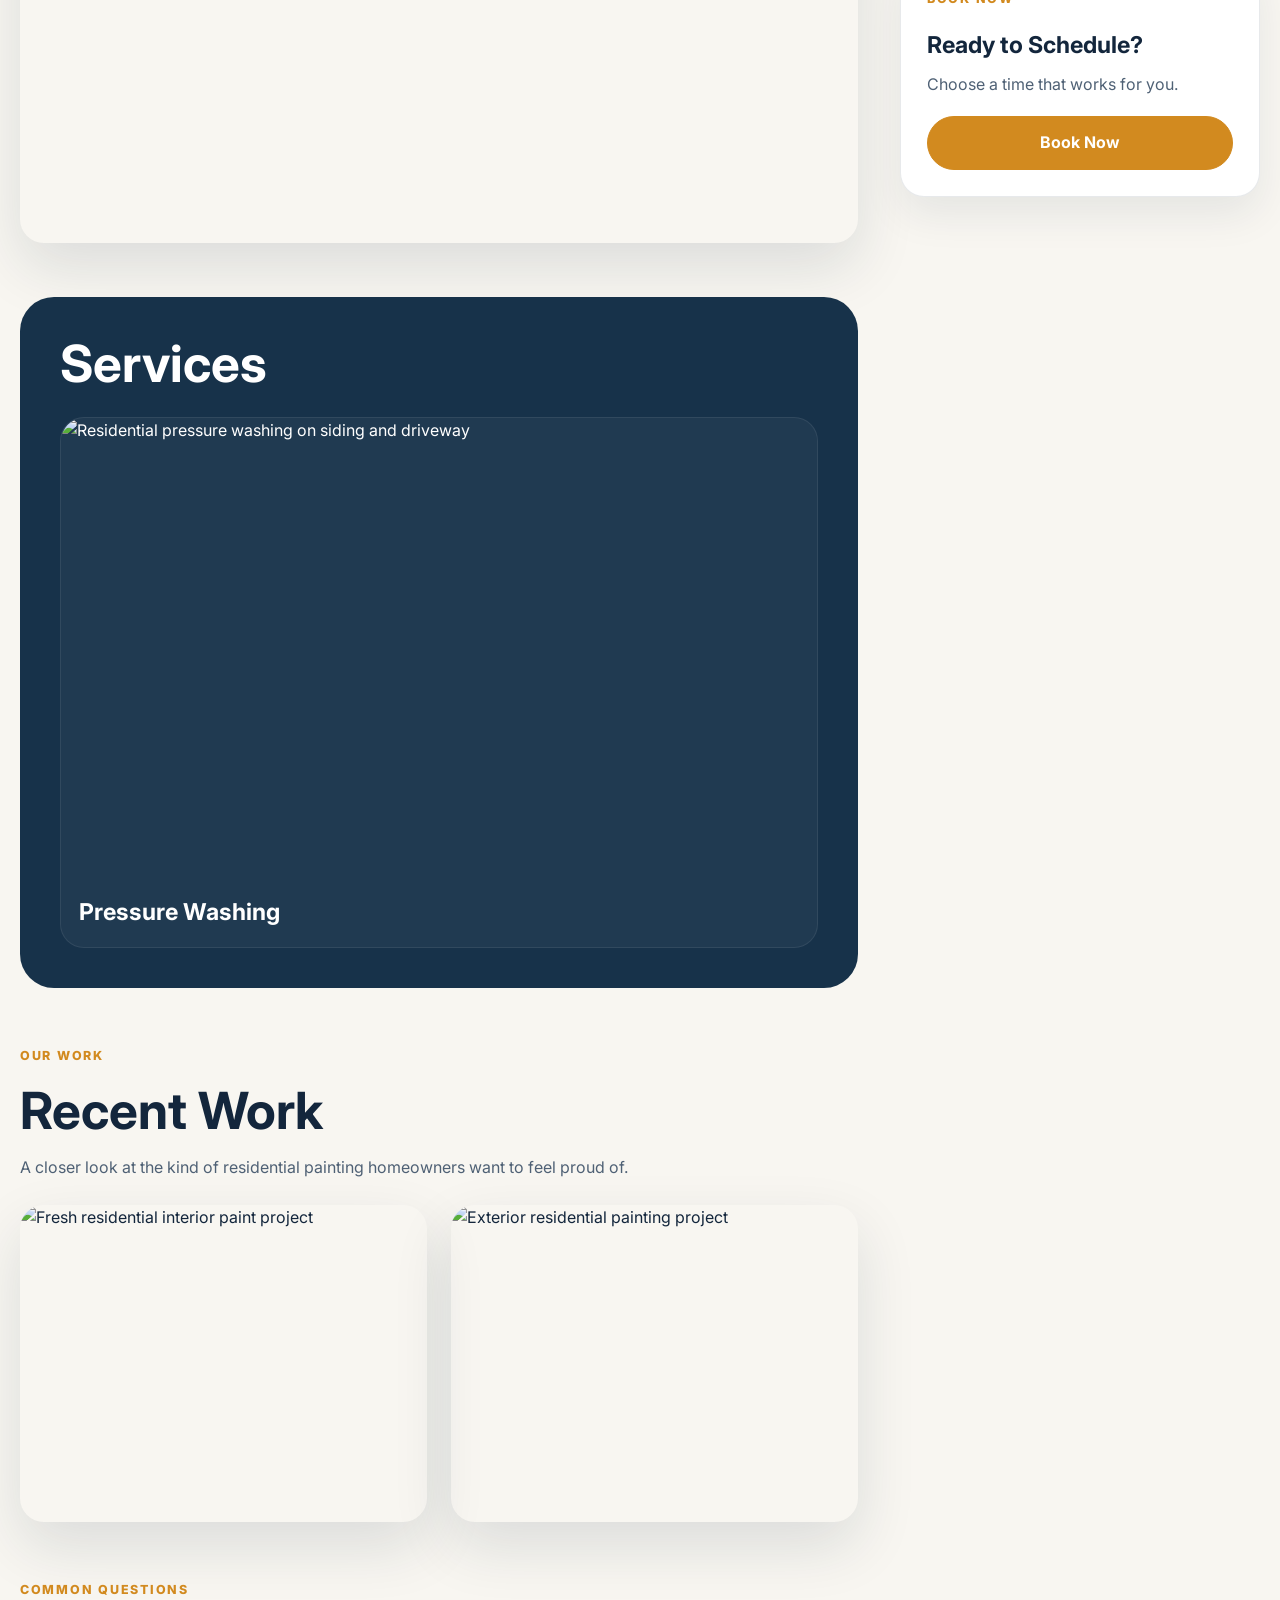
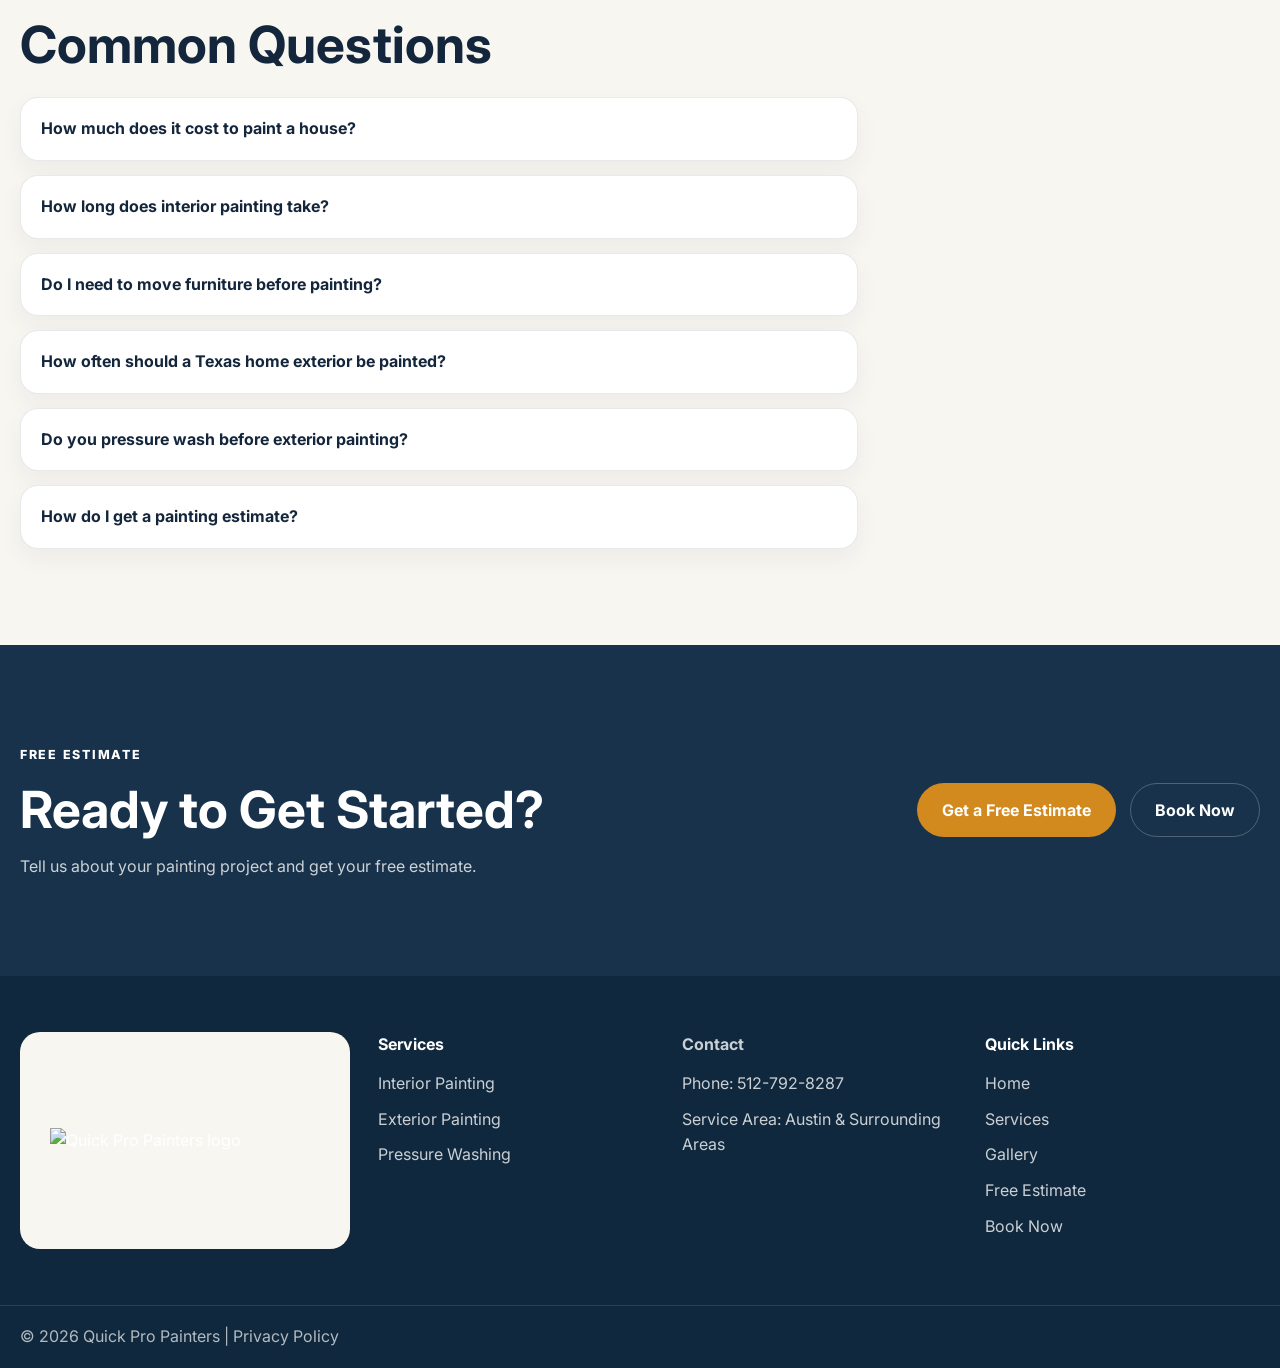
==== commit 768811c7: "Add files via upload" ====
--- a/index.html
+++ b/index.html
@@ -291,6 +291,9 @@
   border-color: var(--accent);
 }
 
+.site-header .btn-outline { background: #fff; color: var(--accent); border-color: var(--accent); }
+.site-header .btn-outline:hover { background: #fff; color: var(--accent-dark); border-color: var(--accent-dark); }
+
 .section {
   padding: 96px 0;
 }
@@ -650,7 +653,10 @@
 .compact-form input, .compact-form select { min-height: 48px; border-radius: 14px; border:1px solid rgba(19,38,60,0.14); padding: 0 14px; font: inherit; }
 .sidebar-box h3 { margin-bottom: 8px; font-size: 1.45rem; color: var(--text); }
 .book-box p { margin-bottom: 18px; }
-.sidebar-book-btn { width:100%; }
+.sidebar-book-btn { width:100%; background: var(--accent); border-color: var(--accent); color:#fff; animation: cta-pulse 2.6s ease-in-out infinite; }
+.sidebar-book-btn:hover { background: var(--accent-dark); border-color: var(--accent-dark); color:#fff; }
+@keyframes cta-pulse { 0%, 100% { box-shadow: 0 0 0 0 rgba(210,138,31,0.5); } 50% { box-shadow: 0 0 0 12px rgba(210,138,31,0); } }
+@media (prefers-reduced-motion: reduce) { .sidebar-book-btn { animation: none; } }
 .gallery-grid { display:grid; grid-template-columns: 1fr 1fr; gap: 24px; margin-top: 24px; }
 .gallery-grid img { aspect-ratio: 1 / 0.78; border-radius: var(--radius); box-shadow: var(--shadow); }
 .faq-list { display:grid; gap: 14px; margin-top: 26px; }
@@ -694,7 +700,7 @@
           <a href="gallery.html">Gallery</a>
           <a href="#estimate">Free Estimate</a>
         </nav>
-        <a class="btn btn-outline" href="#estimate">Get Free Estimate</a>
+        <a class="btn btn-outline" href="https://cal.com/meerakappdemo/quick-pro-painters-schedule-an-appointment">Book Now</a>
       </div>
     </header>
 
@@ -785,7 +791,7 @@
               <div class="section-tag">Book Now</div>
               <h3>Ready to Schedule?</h3>
               <p>Choose a time that works for you.</p>
-              <a class="btn btn-outline sidebar-book-btn" href="#">Book Now</a>
+              <a class="btn btn-outline sidebar-book-btn" href="https://cal.com/meerakappdemo/quick-pro-painters-schedule-an-appointment">Book Now</a>
             </div>
           </aside>
         </div>
@@ -800,7 +806,7 @@
           </div>
           <div class="final-cta-actions">
             <a class="btn btn-primary" href="#estimate">Get a Free Estimate</a>
-            <a class="btn btn-outline final-outline" href="#">Book Now</a>
+            <a class="btn btn-outline final-outline" href="https://cal.com/meerakappdemo/quick-pro-painters-schedule-an-appointment">Book Now</a>
           </div>
         </div>
       </section>
@@ -816,7 +822,7 @@
           <a href="service-power-washing.html">Pressure Washing</a>
         </div>
         <div>
-          <h4>Contact</h4>
+          <h4><a href="#estimate">Contact</a></h4>
           <p>Phone: 512-792-8287</p>
           
           <p>Service Area: Austin &amp; Surrounding Areas</p>
@@ -827,7 +833,7 @@
           <a href="#services">Services</a>
           <a href="gallery.html">Gallery</a>
           <a href="#estimate">Free Estimate</a>
-          <a href="#">Book Now</a>
+          <a href="https://cal.com/meerakappdemo/quick-pro-painters-schedule-an-appointment">Book Now</a>
         </div>
       </div>
       <div class="footer-bottom-bar">
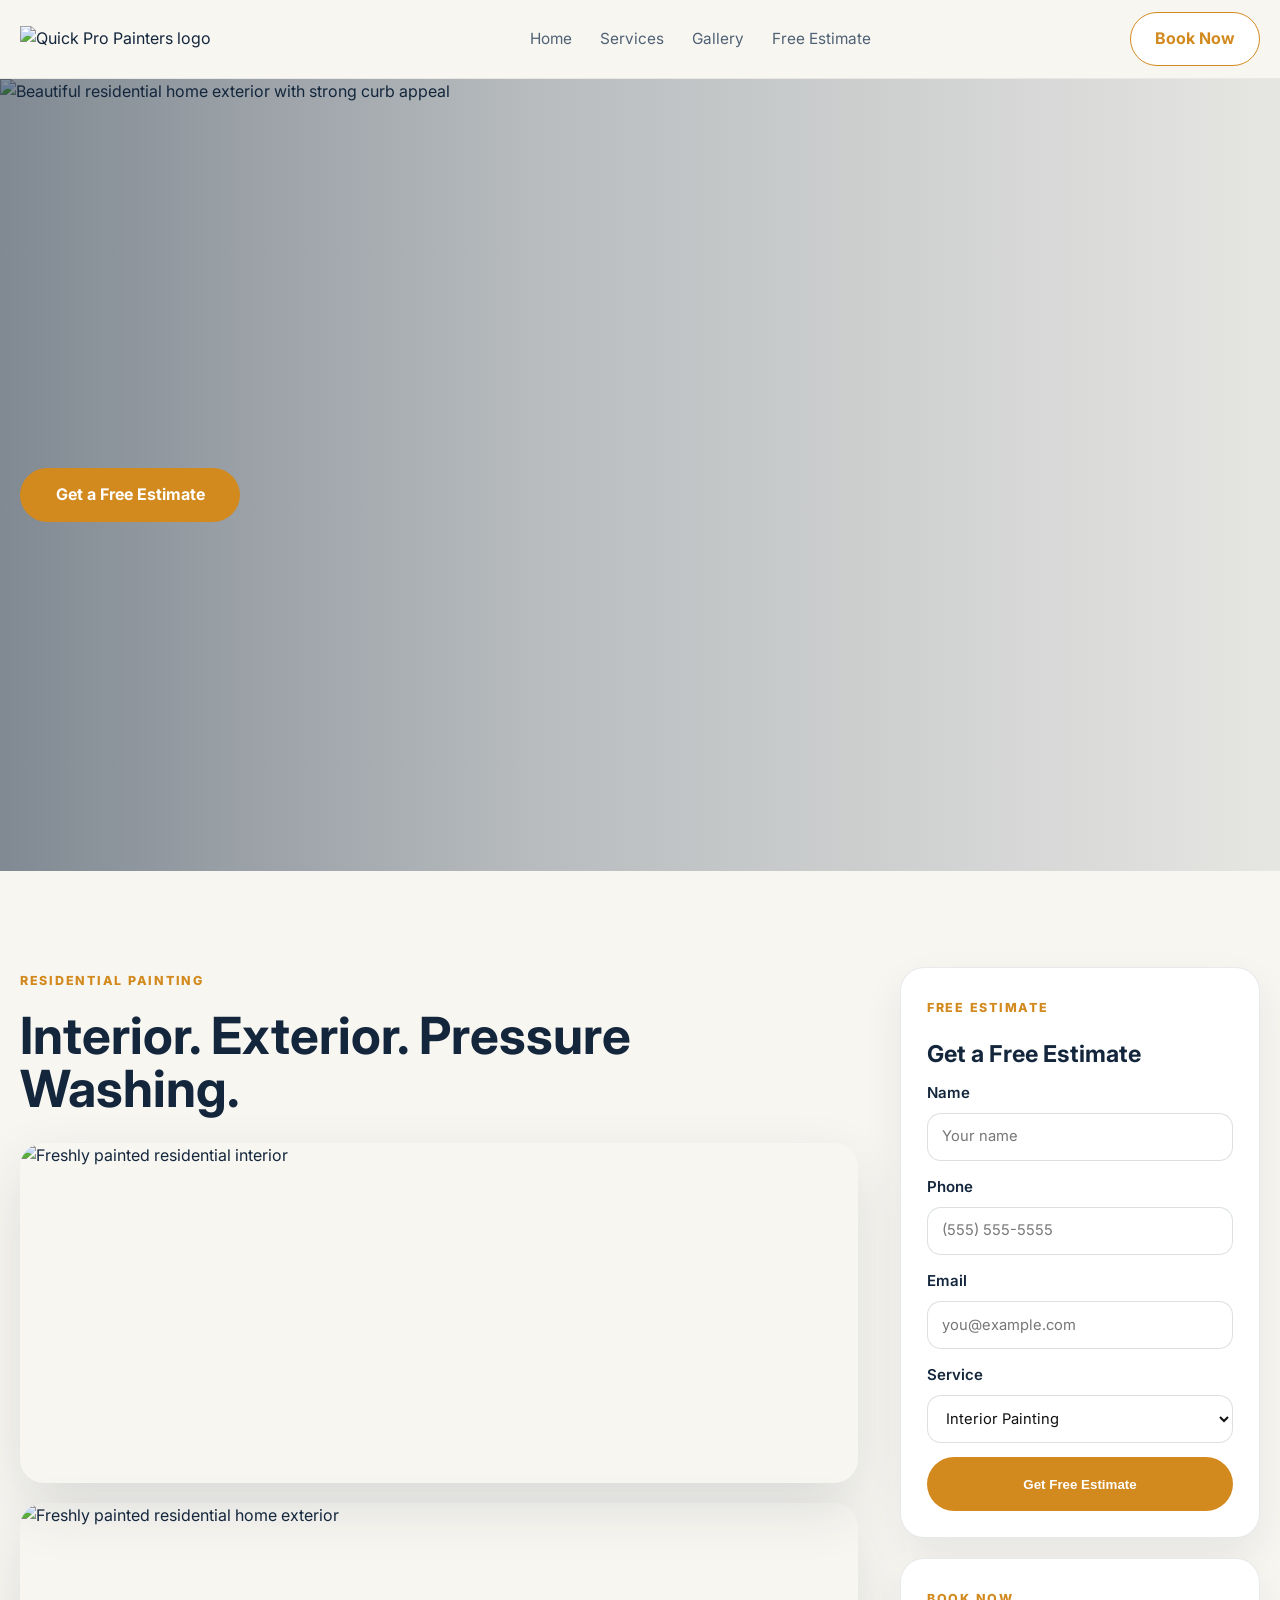
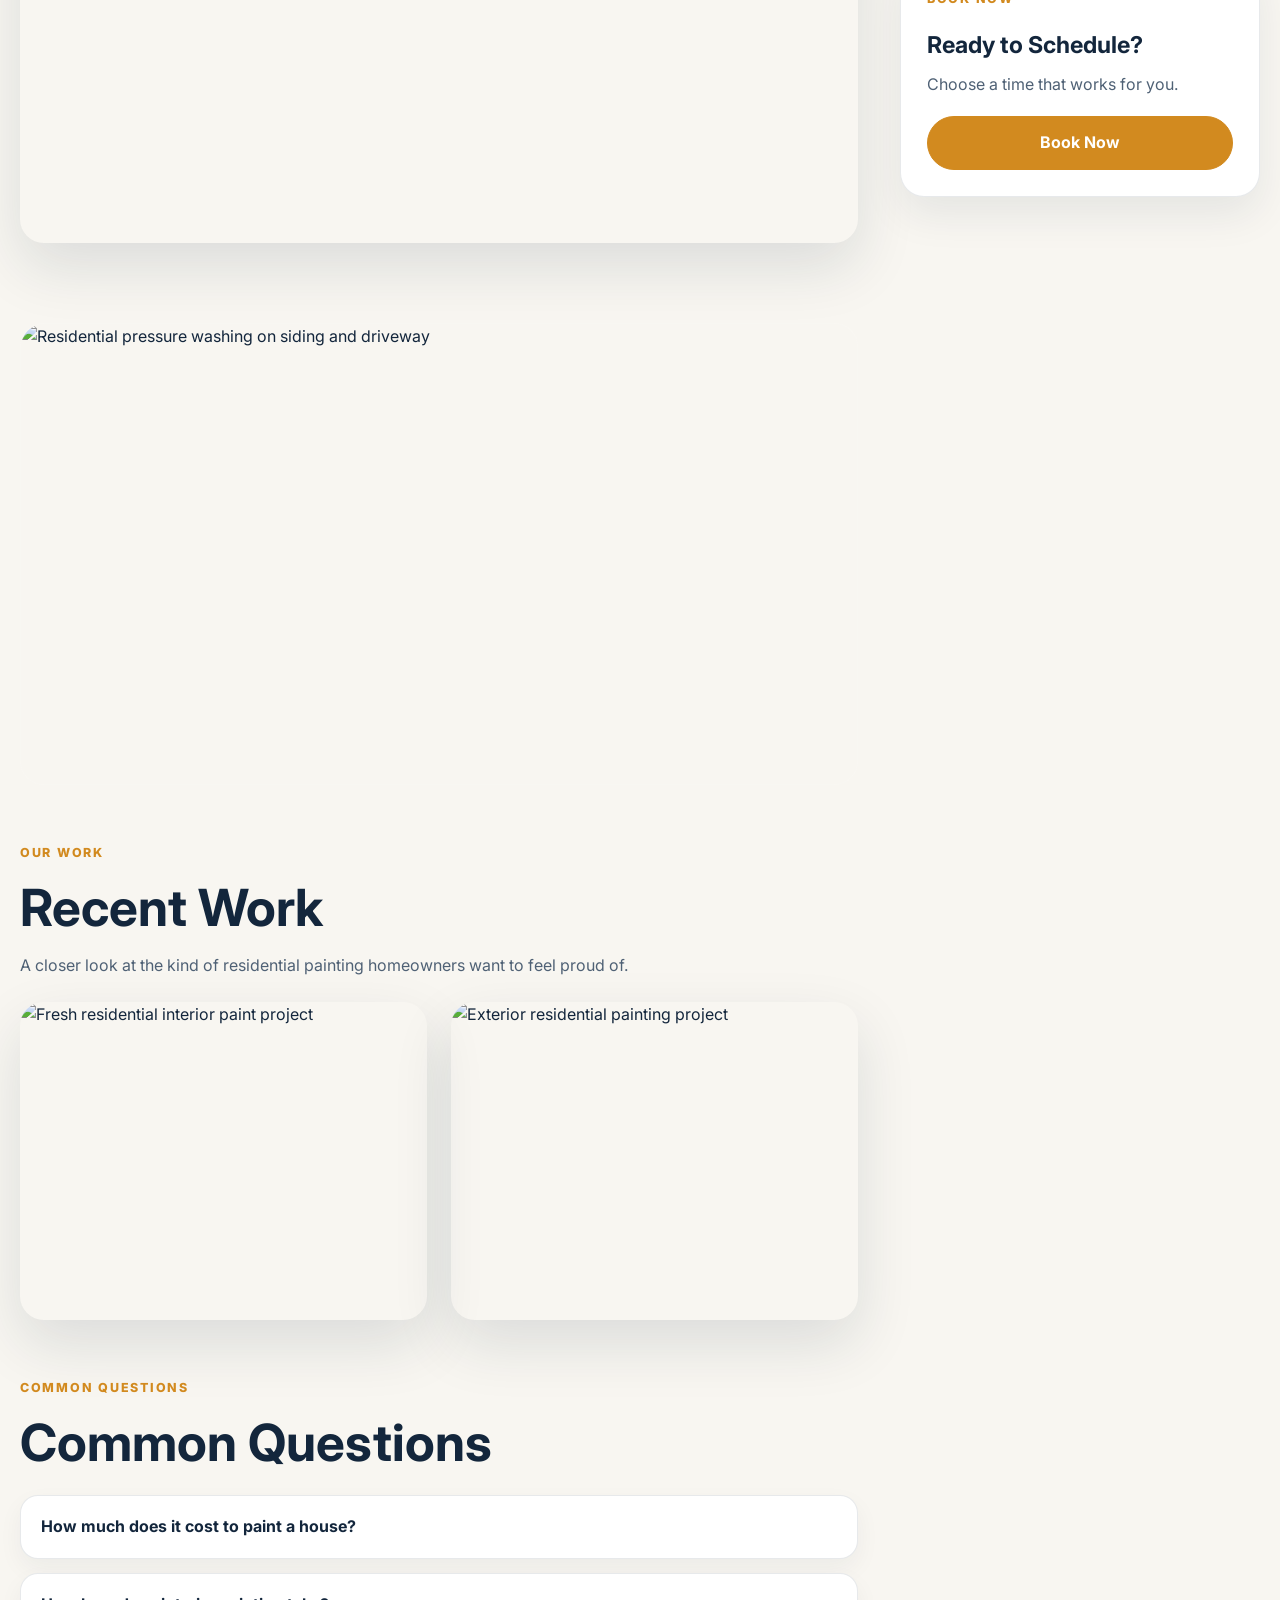
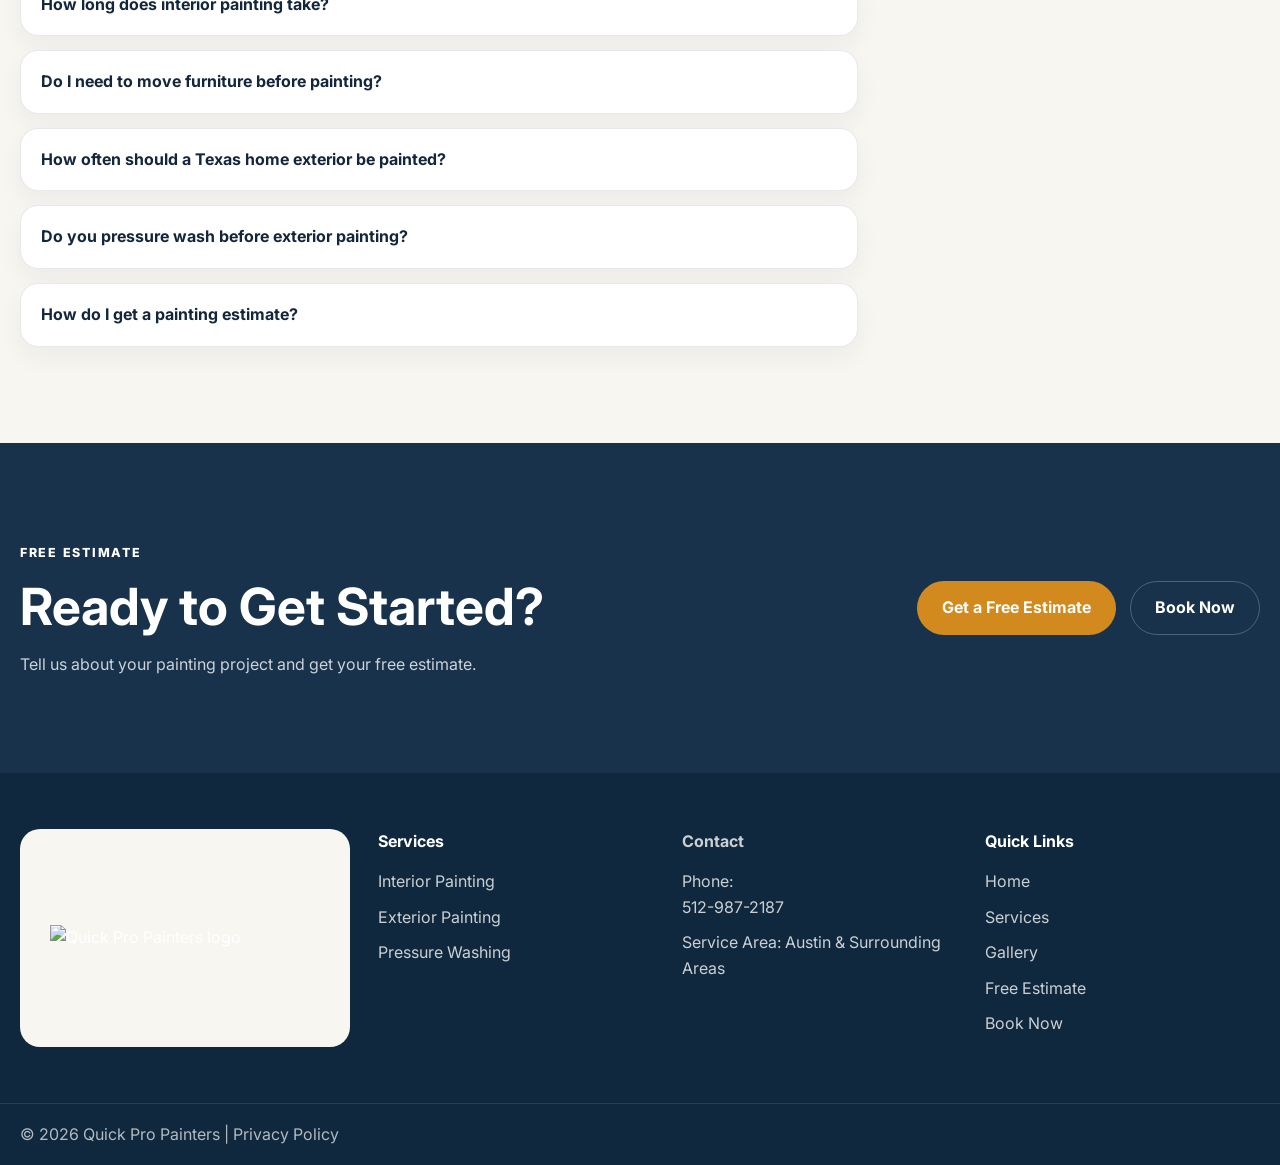
==== commit aabd97d3: "Add files via upload" ====
--- a/index.html
+++ b/index.html
@@ -739,14 +739,12 @@
               </div>
             </section>
 
-            <section class="info-block services-block" id="services">
-              <h2>Services</h2>
+            <section class="info-block" id="services">
               <a class="service-feature single-service-feature" href="service-power-washing.html">
                 <img
                   src="https://api.agenticdeploy.ai/storage/v1/object/public/agent-media/846d94c2-4e60-4faa-b935-4b03a863fcbd/2026-08/88f0ae3c-f7af-4827-a4ae-4524fef50660-polished-professional-residential-power-washing.png"
                   alt="Residential pressure washing on siding and driveway"
                 />
-                <div class="service-feature-content"><h3>Pressure Washing</h3></div>
               </a>
             </section>
 
@@ -823,7 +821,7 @@
         </div>
         <div>
           <h4><a href="#estimate">Contact</a></h4>
-          <p>Phone: 512-792-8287</p>
+          <p>Phone: <a href="tel:+15129872187">512-987-2187</a></p>
           
           <p>Service Area: Austin &amp; Surrounding Areas</p>
         </div>
